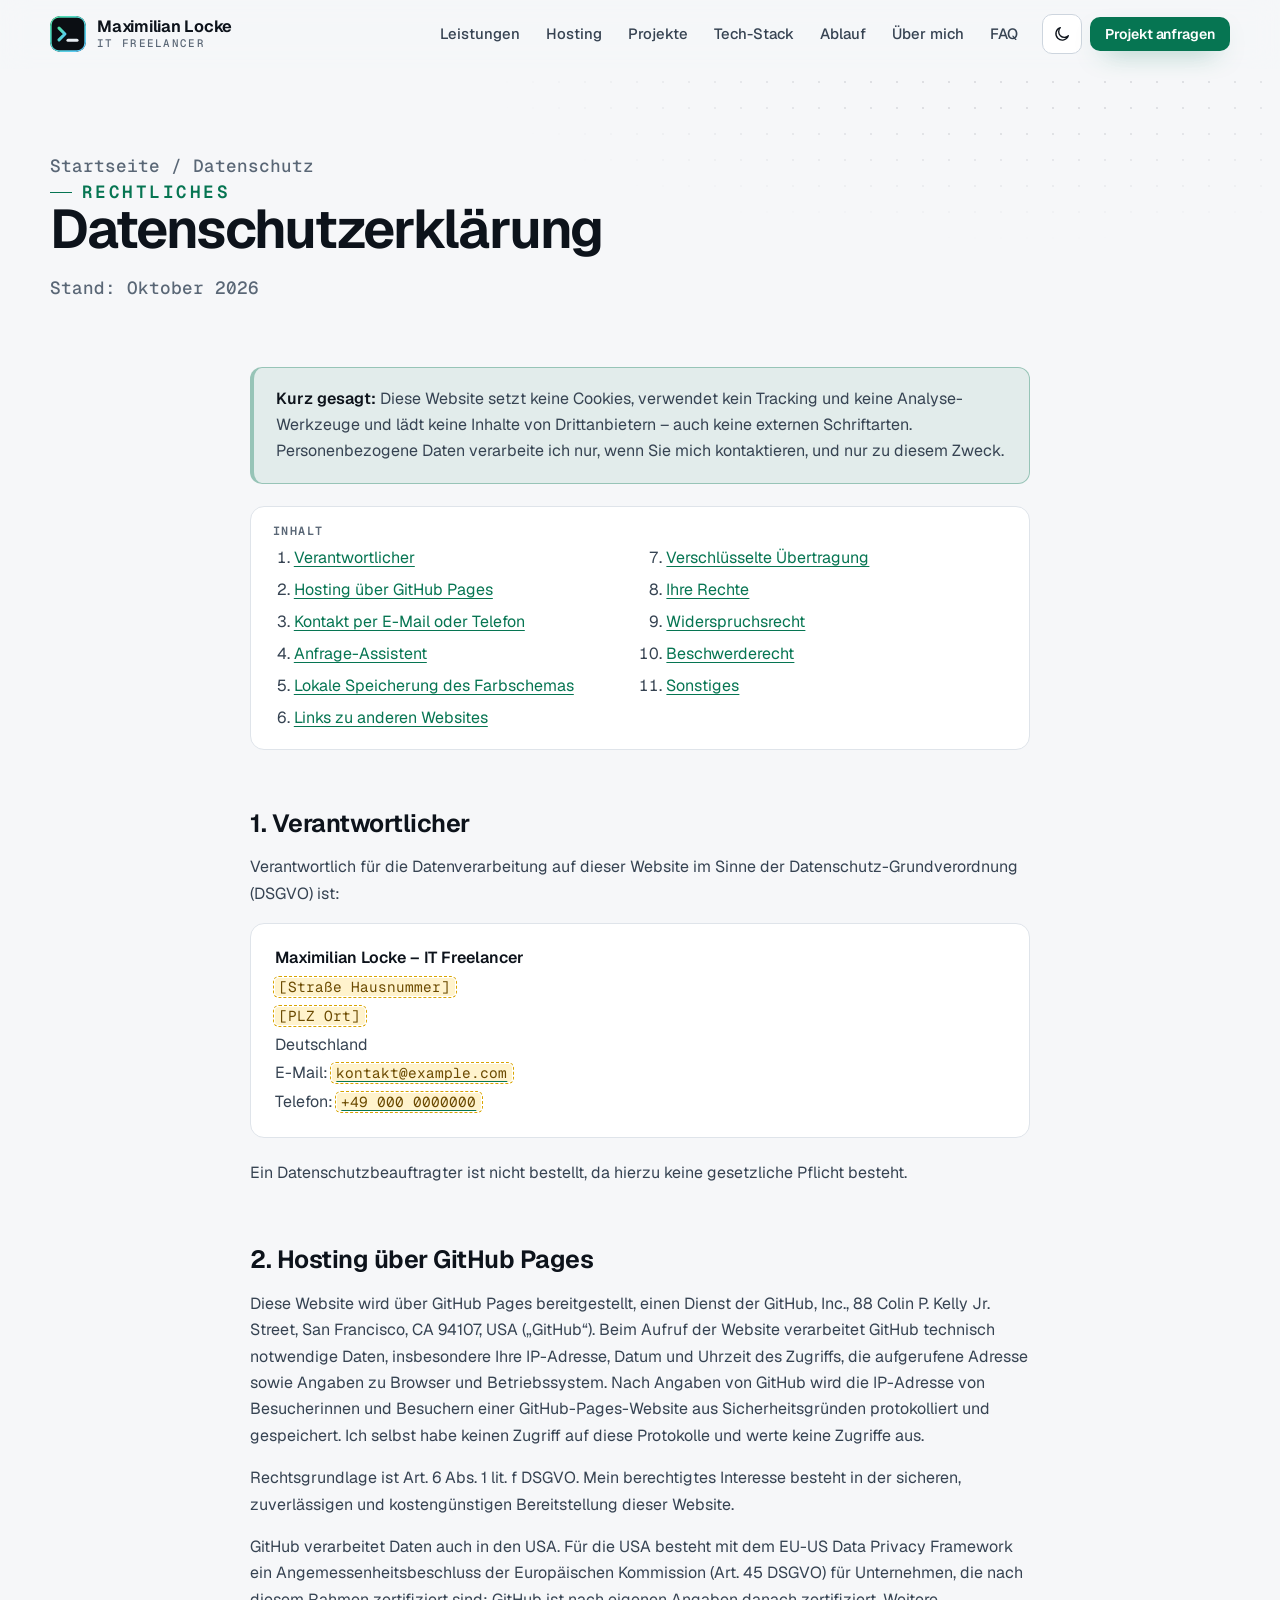
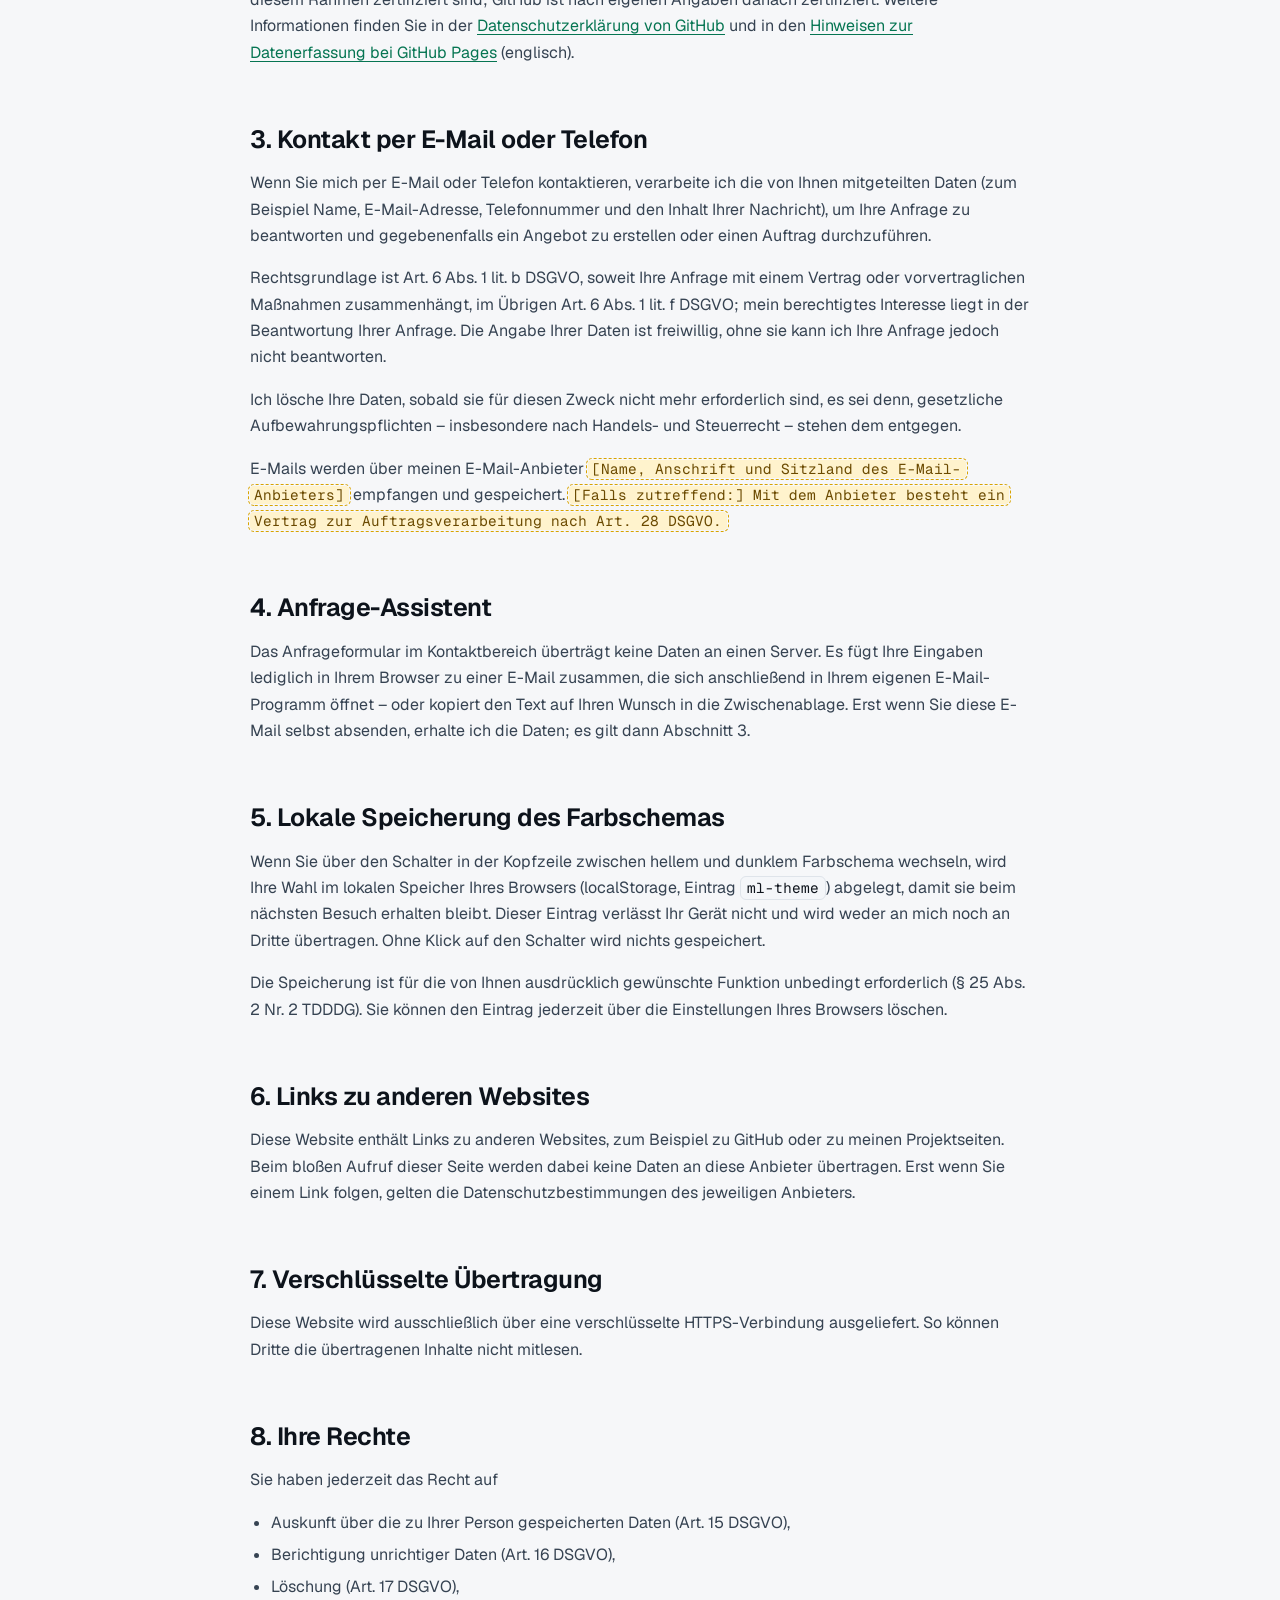
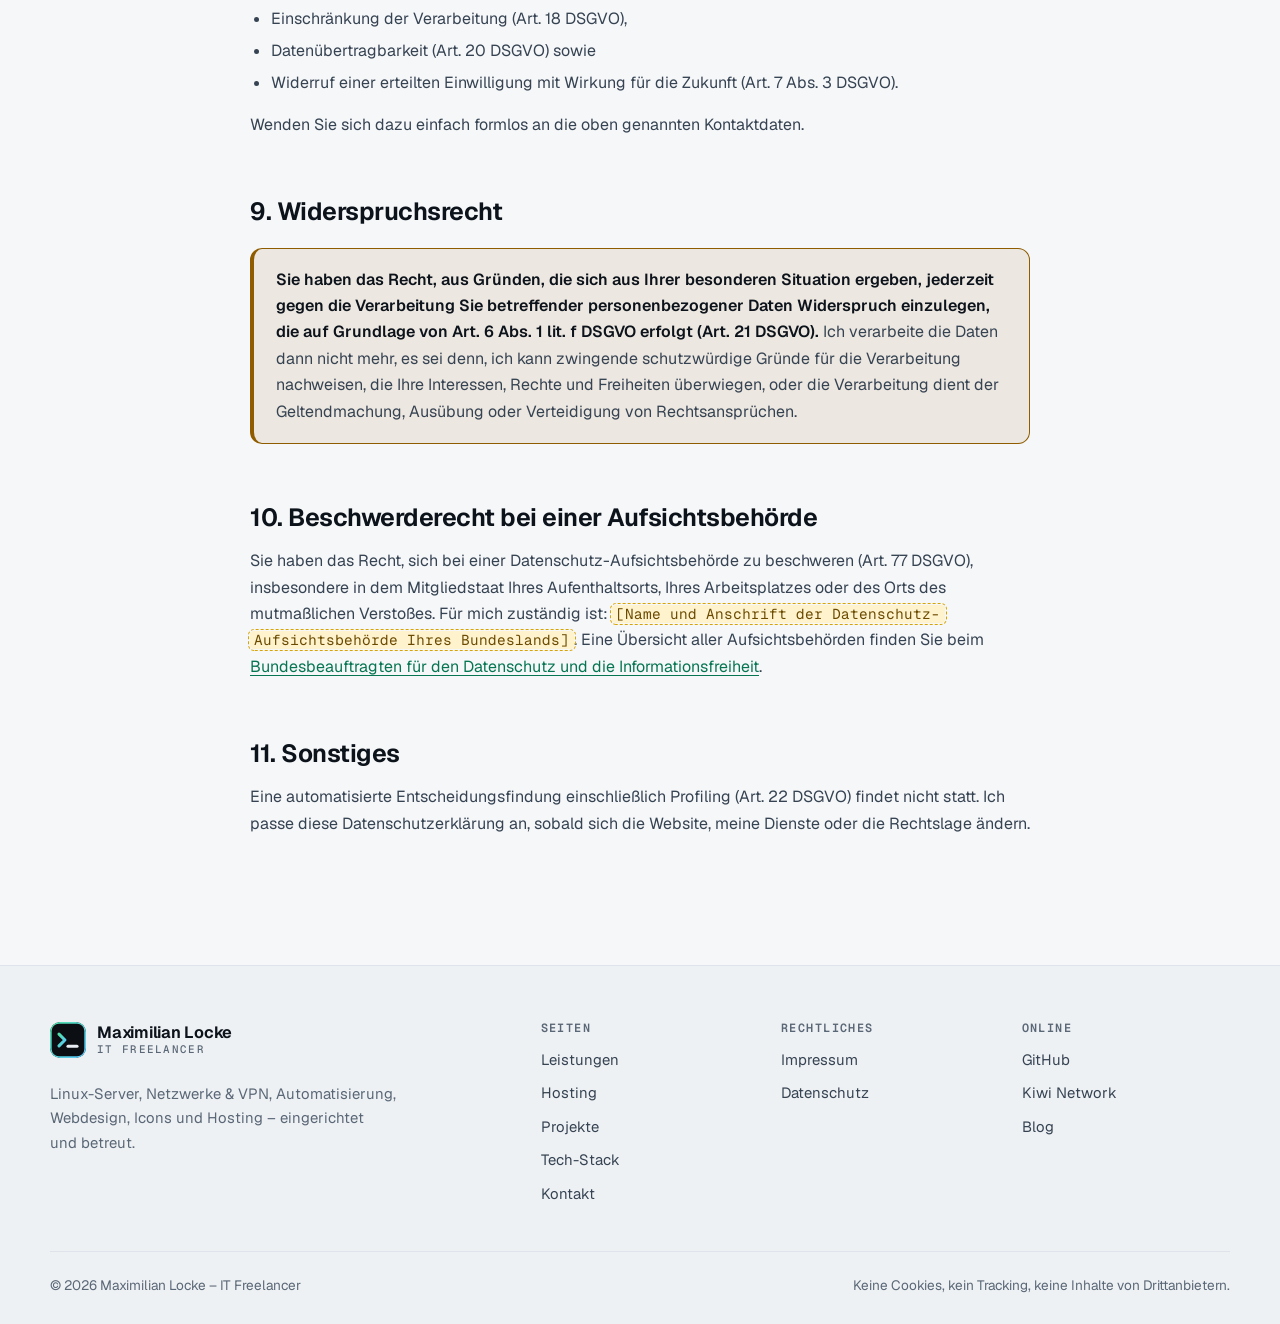
==== datenschutz.html @ a65e2482 "Website für Maximilian Locke – IT Freelancer Statische Portfolio-Website für GitHub Pages: deutsch, " ====
<!doctype html>
<html lang="de">
<head>
  <meta charset="utf-8">
  <meta name="viewport" content="width=device-width, initial-scale=1">
  <meta http-equiv="Content-Security-Policy" content="default-src 'self'; script-src 'self'; style-src 'self'; img-src 'self' data:; font-src 'self'; connect-src 'none'; object-src 'none'; base-uri 'self'; form-action 'self' mailto:">
  <title>Datenschutzerklärung – Maximilian Locke, IT Freelancer</title>
  <meta name="description" content="Datenschutzerklärung: keine Cookies, kein Tracking, keine Drittanbieter. Informationen zu Hosting über GitHub Pages, Kontaktaufnahme und Ihren Rechten.">
  <meta name="robots" content="noindex, follow">
  <link rel="canonical" href="https://derlocke-ng.github.io/freelancing/datenschutz.html">
  <meta name="theme-color" content="#0b0e13" media="(prefers-color-scheme: dark)">
  <meta name="theme-color" content="#f6f7f9" media="(prefers-color-scheme: light)">
  <link rel="icon" href="assets/img/favicon.svg" type="image/svg+xml">
  <link rel="apple-touch-icon" href="assets/img/apple-touch-icon.png">
  <link rel="preload" href="assets/fonts/geist-latin.woff2" as="font" type="font/woff2" crossorigin>
  <link rel="stylesheet" href="assets/css/style.css">
  <script src="assets/js/theme.js"></script>
  <script src="assets/js/main.js" defer></script>
</head>
<body>
  <a class="skip-link" href="#main">Zum Inhalt springen</a>

  <header class="site-header">
    <div class="container header-inner">
      <a class="brand" href="./" aria-label="Maximilian Locke – IT Freelancer, zur Startseite">
        <img class="brand-mark" src="assets/img/logo.svg" alt="" width="36" height="36">
        <span class="brand-text">
          <span class="brand-name">Maximilian Locke</span>
          <span class="brand-sub">IT Freelancer</span>
        </span>
      </a>

      <nav class="site-nav" id="site-nav" aria-label="Hauptnavigation">
        <ul>
          <li><a href="./#leistungen">Leistungen</a></li>
          <li><a href="./#hosting">Hosting</a></li>
          <li><a href="projekte.html">Projekte</a></li>
          <li><a href="./#stack">Tech-Stack</a></li>
          <li><a href="./#ablauf">Ablauf</a></li>
          <li><a href="./#ueber-mich">Über mich</a></li>
          <li><a href="./#faq">FAQ</a></li>
        </ul>
      </nav>

      <div class="header-actions">
        <button class="icon-btn js-theme" type="button" aria-label="Farbschema wechseln">
          <svg class="i-stroke theme-icon-sun" viewBox="0 0 24 24" aria-hidden="true"><circle cx="12" cy="12" r="4.2"/><path d="M12 2.5v2M12 19.5v2M4.6 4.6 6 6M18 18l1.4 1.4M2.5 12h2M19.5 12h2M4.6 19.4 6 18M18 6l1.4-1.4"/></svg>
          <svg class="i-stroke theme-icon-moon" viewBox="0 0 24 24" aria-hidden="true"><path d="M20.5 14.2A8.5 8.5 0 1 1 9.8 3.5a7 7 0 0 0 10.7 10.7Z"/></svg>
        </button>
        <a class="btn btn--primary btn--sm header-cta" href="./#kontakt">Projekt anfragen</a>
        <button class="icon-btn menu-btn js-menu" type="button" aria-expanded="false" aria-controls="site-nav" aria-label="Menü öffnen">
          <svg class="i-stroke i-menu" viewBox="0 0 24 24" aria-hidden="true"><path d="M4 7h16M4 12h16M4 17h16"/></svg>
          <svg class="i-stroke i-close" viewBox="0 0 24 24" aria-hidden="true"><path d="M6 6l12 12M18 6 6 18"/></svg>
        </button>
      </div>
    </div>
  </header>

  <main id="main">
    <section class="page-hero" aria-labelledby="page-title">
      <div class="container">
        <p class="breadcrumb"><a href="./">Startseite</a> / Datenschutz</p>
        <p class="eyebrow">Rechtliches</p>
        <h1 id="page-title">Datenschutzerklärung</h1>
        <p class="updated">Stand: Oktober 2026</p>
      </div>
    </section>

    <div class="legal">
      <div class="container prose">
        <div class="callout">
          <p><strong>Kurz gesagt:</strong> Diese Website setzt keine Cookies, verwendet kein Tracking und keine Analyse-Werkzeuge und lädt keine Inhalte von Drittanbietern – auch keine externen Schriftarten. Personenbezogene Daten verarbeite ich nur, wenn Sie mich kontaktieren, und nur zu diesem Zweck.</p>
        </div>

        <nav class="toc" aria-labelledby="toc-title">
          <p id="toc-title">Inhalt</p>
          <ol>
            <li><a href="#verantwortlicher">Verantwortlicher</a></li>
            <li><a href="#hosting">Hosting über GitHub Pages</a></li>
            <li><a href="#kontakt">Kontakt per E-Mail oder Telefon</a></li>
            <li><a href="#assistent">Anfrage-Assistent</a></li>
            <li><a href="#lokal">Lokale Speicherung des Farbschemas</a></li>
            <li><a href="#links">Links zu anderen Websites</a></li>
            <li><a href="#tls">Verschlüsselte Übertragung</a></li>
            <li><a href="#rechte">Ihre Rechte</a></li>
            <li><a href="#widerspruch">Widerspruchsrecht</a></li>
            <li><a href="#aufsicht">Beschwerderecht</a></li>
            <li><a href="#sonstiges">Sonstiges</a></li>
          </ol>
        </nav>

        <h2 id="verantwortlicher">1. Verantwortlicher</h2>
        <p>Verantwortlich für die Datenverarbeitung auf dieser Website im Sinne der Datenschutz-Grundverordnung (DSGVO) ist:</p>
        <div class="legal-card">
          <address>
            <strong>Maximilian Locke – IT Freelancer</strong><br>
            <span class="ph">[Straße Hausnummer]</span><br>
            <span class="ph">[PLZ Ort]</span><br>
            Deutschland<br>
            E-Mail: <a href="mailto:kontakt@example.com"><span class="ph">kontakt@example.com</span></a><br>
            Telefon: <a href="tel:+490000000000"><span class="ph">+49 000 0000000</span></a>
          </address>
        </div>
        <p>Ein Datenschutzbeauftragter ist nicht bestellt, da hierzu keine gesetzliche Pflicht besteht.</p>

        <h2 id="hosting">2. Hosting über GitHub Pages</h2>
        <p>Diese Website wird über GitHub Pages bereitgestellt, einen Dienst der GitHub, Inc., 88 Colin P. Kelly Jr. Street, San Francisco, CA 94107, USA („GitHub“). Beim Aufruf der Website verarbeitet GitHub technisch notwendige Daten, insbesondere Ihre IP-Adresse, Datum und Uhrzeit des Zugriffs, die aufgerufene Adresse sowie Angaben zu Browser und Betriebssystem. Nach Angaben von GitHub wird die IP-Adresse von Besucherinnen und Besuchern einer GitHub-Pages-Website aus Sicherheitsgründen protokolliert und gespeichert. Ich selbst habe keinen Zugriff auf diese Protokolle und werte keine Zugriffe aus.</p>
        <p>Rechtsgrundlage ist Art. 6 Abs. 1 lit. f DSGVO. Mein berechtigtes Interesse besteht in der sicheren, zuverlässigen und kostengünstigen Bereitstellung dieser Website.</p>
        <p>GitHub verarbeitet Daten auch in den USA. Für die USA besteht mit dem EU-US Data Privacy Framework ein Angemessenheitsbeschluss der Europäischen Kommission (Art. 45 DSGVO) für Unternehmen, die nach diesem Rahmen zertifiziert sind; GitHub ist nach eigenen Angaben danach zertifiziert. Weitere Informationen finden Sie in der <a href="https://docs.github.com/de/site-policy/privacy-policies/github-general-privacy-statement">Datenschutzerklärung von GitHub</a> und in den <a href="https://docs.github.com/en/pages/getting-started-with-github-pages/what-is-github-pages#data-collection">Hinweisen zur Datenerfassung bei GitHub Pages</a> (englisch).</p>

        <h2 id="kontakt">3. Kontakt per E-Mail oder Telefon</h2>
        <p>Wenn Sie mich per E-Mail oder Telefon kontaktieren, verarbeite ich die von Ihnen mitgeteilten Daten (zum Beispiel Name, E-Mail-Adresse, Telefonnummer und den Inhalt Ihrer Nachricht), um Ihre Anfrage zu beantworten und gegebenenfalls ein Angebot zu erstellen oder einen Auftrag durchzuführen.</p>
        <p>Rechtsgrundlage ist Art. 6 Abs. 1 lit. b DSGVO, soweit Ihre Anfrage mit einem Vertrag oder vorvertraglichen Maßnahmen zusammenhängt, im Übrigen Art. 6 Abs. 1 lit. f DSGVO; mein berechtigtes Interesse liegt in der Beantwortung Ihrer Anfrage. Die Angabe Ihrer Daten ist freiwillig, ohne sie kann ich Ihre Anfrage jedoch nicht beantworten.</p>
        <p>Ich lösche Ihre Daten, sobald sie für diesen Zweck nicht mehr erforderlich sind, es sei denn, gesetzliche Aufbewahrungspflichten – insbesondere nach Handels- und Steuerrecht – stehen dem entgegen.</p>
        <p>E-Mails werden über meinen E-Mail-Anbieter <span class="ph">[Name, Anschrift und Sitzland des E-Mail-Anbieters]</span> empfangen und gespeichert. <span class="ph">[Falls zutreffend:] Mit dem Anbieter besteht ein Vertrag zur Auftragsverarbeitung nach Art. 28 DSGVO.</span></p>

        <h2 id="assistent">4. Anfrage-Assistent</h2>
        <p>Das Anfrageformular im Kontaktbereich überträgt keine Daten an einen Server. Es fügt Ihre Eingaben lediglich in Ihrem Browser zu einer E-Mail zusammen, die sich anschließend in Ihrem eigenen E-Mail-Programm öffnet – oder kopiert den Text auf Ihren Wunsch in die Zwischenablage. Erst wenn Sie diese E-Mail selbst absenden, erhalte ich die Daten; es gilt dann Abschnitt 3.</p>

        <h2 id="lokal">5. Lokale Speicherung des Farbschemas</h2>
        <p>Wenn Sie über den Schalter in der Kopfzeile zwischen hellem und dunklem Farbschema wechseln, wird Ihre Wahl im lokalen Speicher Ihres Browsers (localStorage, Eintrag <code>ml-theme</code>) abgelegt, damit sie beim nächsten Besuch erhalten bleibt. Dieser Eintrag verlässt Ihr Gerät nicht und wird weder an mich noch an Dritte übertragen. Ohne Klick auf den Schalter wird nichts gespeichert.</p>
        <p>Die Speicherung ist für die von Ihnen ausdrücklich gewünschte Funktion unbedingt erforderlich (§ 25 Abs. 2 Nr. 2 TDDDG). Sie können den Eintrag jederzeit über die Einstellungen Ihres Browsers löschen.</p>

        <h2 id="links">6. Links zu anderen Websites</h2>
        <p>Diese Website enthält Links zu anderen Websites, zum Beispiel zu GitHub oder zu meinen Projektseiten. Beim bloßen Aufruf dieser Seite werden dabei keine Daten an diese Anbieter übertragen. Erst wenn Sie einem Link folgen, gelten die Datenschutzbestimmungen des jeweiligen Anbieters.</p>

        <h2 id="tls">7. Verschlüsselte Übertragung</h2>
        <p>Diese Website wird ausschließlich über eine verschlüsselte HTTPS-Verbindung ausgeliefert. So können Dritte die übertragenen Inhalte nicht mitlesen.</p>

        <h2 id="rechte">8. Ihre Rechte</h2>
        <p>Sie haben jederzeit das Recht auf</p>
        <ul>
          <li>Auskunft über die zu Ihrer Person gespeicherten Daten (Art. 15 DSGVO),</li>
          <li>Berichtigung unrichtiger Daten (Art. 16 DSGVO),</li>
          <li>Löschung (Art. 17 DSGVO),</li>
          <li>Einschränkung der Verarbeitung (Art. 18 DSGVO),</li>
          <li>Datenübertragbarkeit (Art. 20 DSGVO) sowie</li>
          <li>Widerruf einer erteilten Einwilligung mit Wirkung für die Zukunft (Art. 7 Abs. 3 DSGVO).</li>
        </ul>
        <p>Wenden Sie sich dazu einfach formlos an die oben genannten Kontaktdaten.</p>

        <h2 id="widerspruch">9. Widerspruchsrecht</h2>
        <div class="callout callout--amber">
          <p><strong>Sie haben das Recht, aus Gründen, die sich aus Ihrer besonderen Situation ergeben, jederzeit gegen die Verarbeitung Sie betreffender personenbezogener Daten Widerspruch einzulegen, die auf Grundlage von Art. 6 Abs. 1 lit. f DSGVO erfolgt (Art. 21 DSGVO).</strong> Ich verarbeite die Daten dann nicht mehr, es sei denn, ich kann zwingende schutzwürdige Gründe für die Verarbeitung nachweisen, die Ihre Interessen, Rechte und Freiheiten überwiegen, oder die Verarbeitung dient der Geltendmachung, Ausübung oder Verteidigung von Rechtsansprüchen.</p>
        </div>

        <h2 id="aufsicht">10. Beschwerderecht bei einer Aufsichtsbehörde</h2>
        <p>Sie haben das Recht, sich bei einer Datenschutz-Aufsichtsbehörde zu beschweren (Art. 77 DSGVO), insbesondere in dem Mitgliedstaat Ihres Aufenthaltsorts, Ihres Arbeitsplatzes oder des Orts des mutmaßlichen Verstoßes. Für mich zuständig ist: <span class="ph">[Name und Anschrift der Datenschutz-Aufsichtsbehörde Ihres Bundeslands]</span>. Eine Übersicht aller Aufsichtsbehörden finden Sie beim <a href="https://www.bfdi.bund.de/DE/Service/Anschriften/Laender/Laender-node.html">Bundesbeauftragten für den Datenschutz und die Informationsfreiheit</a>.</p>

        <h2 id="sonstiges">11. Sonstiges</h2>
        <p>Eine automatisierte Entscheidungsfindung einschließlich Profiling (Art. 22 DSGVO) findet nicht statt. Ich passe diese Datenschutzerklärung an, sobald sich die Website, meine Dienste oder die Rechtslage ändern.</p>
      </div>
    </div>
  </main>

  <footer class="site-footer">
    <div class="container footer-grid">
      <div class="footer-brand">
        <a class="brand" href="./" aria-label="Maximilian Locke – IT Freelancer, zur Startseite">
          <img class="brand-mark" src="assets/img/logo.svg" alt="" width="36" height="36">
          <span class="brand-text"><span class="brand-name">Maximilian Locke</span><span class="brand-sub">IT Freelancer</span></span>
        </a>
        <p>Linux-Server, Netzwerke &amp; VPN, Automatisierung, Webdesign, Icons und Hosting – eingerichtet und betreut.</p>
      </div>
      <nav aria-labelledby="f-nav-seiten">
        <h2 class="footer-title" id="f-nav-seiten">Seiten</h2>
        <ul class="footer-links">
          <li><a href="./#leistungen">Leistungen</a></li>
          <li><a href="./#hosting">Hosting</a></li>
          <li><a href="projekte.html">Projekte</a></li>
          <li><a href="./#stack">Tech-Stack</a></li>
          <li><a href="./#kontakt">Kontakt</a></li>
        </ul>
      </nav>
      <nav aria-labelledby="f-nav-recht">
        <h2 class="footer-title" id="f-nav-recht">Rechtliches</h2>
        <ul class="footer-links">
          <li><a href="impressum.html">Impressum</a></li>
          <li><a href="datenschutz.html" aria-current="page">Datenschutz</a></li>
        </ul>
      </nav>
      <nav aria-labelledby="f-nav-online">
        <h2 class="footer-title" id="f-nav-online">Online</h2>
        <ul class="footer-links">
          <li><a href="https://github.com/derlocke-ng">GitHub</a></li>
          <li><a href="https://kiwi-network.eu">Kiwi Network</a></li>
          <li><a href="https://derlocke.net">Blog</a></li>
        </ul>
      </nav>
    </div>
    <div class="container footer-bottom">
      <p>© <span class="js-year">2026</span> Maximilian Locke – IT Freelancer</p>
      <p>Keine Cookies, kein Tracking, keine Inhalte von Drittanbietern.</p>
    </div>
  </footer>
</body>
</html>
---- assets/css/style.css ----
/* ==========================================================================
   Maximilian Locke – IT Freelancer
   Ein Stylesheet für alle Seiten. Kein Build-Schritt, keine Drittanbieter.
   ========================================================================== */

/* --- Schriften (lokal eingebunden, SIL Open Font License 1.1, siehe assets/fonts/) --- */
@font-face {
  font-family: "Geist";
  font-style: normal;
  font-weight: 100 900;
  font-display: swap;
  src: url("../fonts/geist-latin.woff2") format("woff2");
  unicode-range: U+0000-00FF, U+0131, U+0152-0153, U+02BB-02BC, U+02C6, U+02DA, U+02DC, U+0304, U+0308, U+0329, U+2000-206F, U+20AC, U+2122, U+2191, U+2193, U+2212, U+2215, U+FEFF, U+FFFD;
}
@font-face {
  font-family: "Geist";
  font-style: normal;
  font-weight: 100 900;
  font-display: swap;
  src: url("../fonts/geist-latin-ext.woff2") format("woff2");
  unicode-range: U+0100-02BA, U+02BD-02C5, U+02C7-02CC, U+02CE-02D7, U+02DD-02FF, U+0304, U+0308, U+0329, U+1D00-1DBF, U+1E00-1E9F, U+1EF2-1EFF, U+2020, U+20A0-20AB, U+20AD-20C0, U+2113, U+2C60-2C7F, U+A720-A7FF;
}
@font-face {
  font-family: "Geist Mono";
  font-style: normal;
  font-weight: 100 900;
  font-display: swap;
  src: url("../fonts/geist-mono-latin.woff2") format("woff2");
  unicode-range: U+0000-00FF, U+0131, U+0152-0153, U+02BB-02BC, U+02C6, U+02DA, U+02DC, U+0304, U+0308, U+0329, U+2000-206F, U+20AC, U+2122, U+2191, U+2193, U+2212, U+2215, U+FEFF, U+FFFD;
}

/* --- Design-Tokens: dunkel als Standard, hell per Systemeinstellung oder Schalter --- */
:root {
  --font-sans: "Geist", ui-sans-serif, system-ui, -apple-system, "Segoe UI", Roboto, "Helvetica Neue", Arial, sans-serif;
  --font-mono: "Geist Mono", ui-monospace, "SFMono-Regular", "JetBrains Mono", "Cascadia Code", Menlo, Consolas, "Liberation Mono", monospace;

  --radius-sm: 8px;
  --radius: 14px;
  --radius-lg: 20px;
  --container: 1180px;
  --gutter: clamp(16px, 4vw, 32px);
  --section-y: clamp(64px, 9vw, 112px);
  --header-h: 68px;
  --ease: cubic-bezier(.2, .7, .2, 1);

  color-scheme: dark;
  --bg: #0b0e13;
  --bg-2: #0e1218;
  --surface: #12171f;
  --surface-2: #171d27;
  --surface-3: #1d2531;
  --line: #222b37;
  --line-2: #2c3746;
  --text: #e8edf3;
  --text-2: #b4bfcc;
  --muted: #8e9bab;
  --accent: #4fe0a6;
  --accent-2: #5cc8ff;
  --accent-strong: #7cf0c0;
  --accent-ink: #04291b;
  --accent-soft: rgba(79, 224, 166, .1);
  --accent-line: rgba(79, 224, 166, .38);
  --amber: #f5c451;
  --amber-soft: rgba(245, 196, 81, .12);
  --shadow: 0 1px 0 rgba(255, 255, 255, .035) inset, 0 18px 40px -26px rgba(0, 0, 0, .7);
  --shadow-lg: 0 30px 80px -30px rgba(0, 0, 0, .8);
  --header-bg: rgba(11, 14, 19, .74);
  --grid-dot: rgba(148, 163, 184, .14);
  --glow: rgba(79, 224, 166, .16);
  --glow-2: rgba(92, 200, 255, .1);
  --ph-bg: rgba(245, 196, 81, .13);
  --ph-line: rgba(245, 196, 81, .6);
  --ph-text: #f5d58a;
}

@media (prefers-color-scheme: light) {
  :root:not([data-theme="dark"]) {
    color-scheme: light;
    --bg: #f6f7f9;
    --bg-2: #eef1f4;
    --surface: #ffffff;
    --surface-2: #f4f6f9;
    --surface-3: #e9edf2;
    --line: #dfe4ea;
    --line-2: #cdd5de;
    --text: #0d131b;
    --text-2: #364352;
    --muted: #5a6776;
    --accent: #067552;
    --accent-2: #0b6fb0;
    --accent-strong: #045c40;
    --accent-ink: #ffffff;
    --accent-soft: rgba(6, 117, 82, .08);
    --accent-line: rgba(6, 117, 82, .34);
    --amber: #8f5d00;
    --amber-soft: rgba(143, 93, 0, .1);
    --shadow: 0 1px 2px rgba(15, 23, 42, .05), 0 12px 32px -18px rgba(15, 23, 42, .2);
    --shadow-lg: 0 30px 60px -28px rgba(15, 23, 42, .38);
    --header-bg: rgba(246, 247, 249, .8);
    --grid-dot: rgba(15, 23, 42, .1);
    --glow: rgba(6, 117, 82, .1);
    --glow-2: rgba(11, 111, 176, .08);
    --ph-bg: #fff3cd;
    --ph-line: #d9a400;
    --ph-text: #6b4a00;
  }
}

:root[data-theme="light"] {
  color-scheme: light;
  --bg: #f6f7f9;
  --bg-2: #eef1f4;
  --surface: #ffffff;
  --surface-2: #f4f6f9;
  --surface-3: #e9edf2;
  --line: #dfe4ea;
  --line-2: #cdd5de;
  --text: #0d131b;
  --text-2: #364352;
  --muted: #5a6776;
  --accent: #067552;
  --accent-2: #0b6fb0;
  --accent-strong: #045c40;
  --accent-ink: #ffffff;
  --accent-soft: rgba(6, 117, 82, .08);
  --accent-line: rgba(6, 117, 82, .34);
  --amber: #8f5d00;
  --amber-soft: rgba(143, 93, 0, .1);
  --shadow: 0 1px 2px rgba(15, 23, 42, .05), 0 12px 32px -18px rgba(15, 23, 42, .2);
  --shadow-lg: 0 30px 60px -28px rgba(15, 23, 42, .38);
  --header-bg: rgba(246, 247, 249, .8);
  --grid-dot: rgba(15, 23, 42, .1);
  --glow: rgba(6, 117, 82, .1);
  --glow-2: rgba(11, 111, 176, .08);
  --ph-bg: #fff3cd;
  --ph-line: #d9a400;
  --ph-text: #6b4a00;
}

/* --- Grundlagen --- */
*, *::before, *::after { box-sizing: border-box; }
[hidden] { display: none !important; }

html {
  -webkit-text-size-adjust: 100%;
  text-size-adjust: 100%;
  scroll-behavior: smooth;
  scroll-padding-top: calc(var(--header-h) + 16px);
}

body {
  margin: 0;
  min-height: 100vh;
  background: var(--bg);
  color: var(--text-2);
  font: 400 1rem/1.65 var(--font-sans);
  -webkit-font-smoothing: antialiased;
  -moz-osx-font-smoothing: grayscale;
  text-rendering: optimizeLegibility;
  overflow-x: clip;
}

img, svg { display: block; max-width: 100%; }
img { height: auto; }

h1, h2, h3, h4 {
  color: var(--text);
  font-weight: 650;
  line-height: 1.15;
  letter-spacing: -.02em;
  text-wrap: balance;
}
h1 { font-size: clamp(2.35rem, 5.4vw, 4.2rem); letter-spacing: -.035em; line-height: 1.04; }
h2 { font-size: clamp(1.85rem, 3.6vw, 2.8rem); letter-spacing: -.03em; line-height: 1.1; }
h3 { font-size: 1.18rem; }
p { text-wrap: pretty; }

a { color: var(--accent); text-decoration-thickness: 1px; text-underline-offset: 3px; }
a:hover { color: var(--accent-strong); }

strong { color: var(--text); font-weight: 600; }

code, kbd, samp { font-family: var(--font-mono); font-size: .9em; }
:not(pre) > code {
  padding: .12em .4em;
  border-radius: 6px;
  background: var(--surface-2);
  border: 1px solid var(--line);
  color: var(--text);
}

::selection { background: var(--accent); color: var(--accent-ink); }

:focus-visible {
  outline: 2px solid var(--accent);
  outline-offset: 3px;
  border-radius: 6px;
}

.visually-hidden {
  position: absolute !important;
  width: 1px; height: 1px;
  padding: 0; margin: -1px;
  overflow: hidden; clip: rect(0 0 0 0);
  white-space: nowrap; border: 0;
}

.container {
  width: min(100% - 2 * var(--gutter), var(--container));
  margin-inline: auto;
}

.skip-link {
  position: absolute;
  left: 12px;
  top: -60px;
  z-index: 100;
  padding: 10px 16px;
  border-radius: 10px;
  background: var(--accent);
  color: var(--accent-ink);
  font-weight: 600;
  text-decoration: none;
  transition: top .15s var(--ease);
}
.skip-link:focus { top: 12px; color: var(--accent-ink); }

/* Icons in Fließtext und Kacheln */
.i { width: 1.25em; height: 1.25em; flex: none; }
.i-stroke { fill: none; stroke: currentColor; stroke-width: 1.8; stroke-linecap: round; stroke-linejoin: round; }

/* --- Platzhalter: deutlich sichtbar, bis echte Daten eingetragen sind --- */
.ph {
  padding: 0 .3em;
  border-radius: 4px;
  background: var(--ph-bg);
  outline: 1px dashed var(--ph-line);
  outline-offset: 1px;
  color: var(--ph-text);
  font-family: var(--font-mono);
  font-size: .9em;
  -webkit-box-decoration-break: clone;
  box-decoration-break: clone;
}

/* --- Kopfzeile --- */
.site-header {
  position: sticky;
  top: 0;
  z-index: 50;
  background: var(--header-bg);
  -webkit-backdrop-filter: saturate(150%) blur(14px);
  backdrop-filter: saturate(150%) blur(14px);
  border-bottom: 1px solid transparent;
  transition: border-color .2s var(--ease), background-color .2s var(--ease);
}
.site-header.is-scrolled,
.site-header.is-open { border-bottom-color: var(--line); }

.header-inner {
  display: flex;
  align-items: center;
  gap: 12px;
  min-height: var(--header-h);
}

.brand {
  display: inline-flex;
  align-items: center;
  gap: 11px;
  margin-right: auto;
  color: var(--text);
  text-decoration: none;
  border-radius: 12px;
}
.brand:hover { color: var(--text); }
.brand-mark { width: 36px; height: 36px; border-radius: 10px; flex: none; }
.brand-text { display: flex; flex-direction: column; line-height: 1.15; }
.brand-name { font-weight: 650; letter-spacing: -.015em; font-size: 1.02rem; white-space: nowrap; }
.brand-sub {
  color: var(--muted);
  font: 500 .68rem/1.3 var(--font-mono);
  letter-spacing: .12em;
  text-transform: uppercase;
  white-space: nowrap;
}

.site-nav ul {
  display: flex;
  gap: 2px;
  margin: 0;
  padding: 0;
  list-style: none;
}
.site-nav a {
  display: block;
  padding: 8px 12px;
  border-radius: 9px;
  color: var(--text-2);
  font-size: .93rem;
  font-weight: 500;
  text-decoration: none;
  transition: color .15s, background-color .15s;
}
.site-nav a:hover,
.site-nav a.is-active,
.site-nav a[aria-current="page"] {
  color: var(--text);
  background: var(--surface-2);
}

.header-actions { display: flex; align-items: center; gap: 8px; }

.icon-btn {
  display: inline-grid;
  place-items: center;
  width: 40px;
  height: 40px;
  padding: 0;
  border: 1px solid var(--line-2);
  border-radius: 10px;
  background: var(--surface);
  color: var(--text);
  cursor: pointer;
  transition: border-color .15s, background-color .15s;
}
.icon-btn:hover { border-color: var(--accent-line); background: var(--surface-2); }
.icon-btn svg { width: 18px; height: 18px; }

/* Sonne im dunklen, Mond im hellen Schema */
.theme-icon-moon { display: none; }
@media (prefers-color-scheme: light) {
  :root:not([data-theme="dark"]) .theme-icon-sun { display: none; }
  :root:not([data-theme="dark"]) .theme-icon-moon { display: block; }
}
:root[data-theme="light"] .theme-icon-sun { display: none; }
:root[data-theme="light"] .theme-icon-moon { display: block; }

.menu-btn { display: none; }
.menu-btn .i-close { display: none; }
.site-header.is-open .menu-btn .i-close { display: block; }
.site-header.is-open .menu-btn .i-menu { display: none; }

@media (max-width: 1040px) {
  .js .menu-btn { display: inline-grid; }
  .js .site-nav {
    display: none;
    position: absolute;
    top: 100%;
    left: 0;
    right: 0;
    padding: 8px var(--gutter) 20px;
    background: var(--bg);
    border-bottom: 1px solid var(--line);
    box-shadow: var(--shadow-lg);
  }
  .js .site-header.is-open .site-nav { display: block; }
  .js .site-nav ul { flex-direction: column; gap: 2px; }
  .js .site-nav a { padding: 12px 14px; font-size: 1rem; }

  /* Ohne JavaScript: Navigation als umbrechende Zeile unter dem Logo */
  html:not(.js) .header-inner { flex-wrap: wrap; padding-block: 10px; }
  html:not(.js) .site-nav { order: 3; width: 100%; }
  html:not(.js) .site-nav ul { flex-wrap: wrap; }
}
@media (max-width: 600px) {
  .header-actions .header-cta { display: none; }
}
@media (max-width: 380px) {
  .brand-sub { display: none; }
}

/* --- Buttons --- */
.btn {
  display: inline-flex;
  align-items: center;
  justify-content: center;
  gap: 9px;
  padding: 10px 18px;
  border: 1px solid transparent;
  border-radius: 11px;
  font: 600 .95rem/1.2 var(--font-sans);
  letter-spacing: -.005em;
  text-decoration: none;
  white-space: nowrap;
  cursor: pointer;
  transition: transform .15s var(--ease), background-color .15s, border-color .15s, color .15s, box-shadow .15s;
}
.btn svg { width: 18px; height: 18px; }
.btn--primary {
  background: var(--accent);
  color: var(--accent-ink);
  box-shadow: 0 10px 28px -14px var(--accent);
}
.btn--primary:hover { background: var(--accent-strong); color: var(--accent-ink); transform: translateY(-1px); }
.btn--ghost {
  background: var(--surface);
  border-color: var(--line-2);
  color: var(--text);
}
.btn--ghost:hover { border-color: var(--accent-line); background: var(--surface-2); color: var(--text); transform: translateY(-1px); }
.btn--lg { padding: 14px 22px; border-radius: 13px; font-size: 1rem; }
.btn--sm { padding: 8px 14px; font-size: .88rem; border-radius: 10px; }
@media (max-width: 420px) {
  .btn { white-space: normal; text-align: center; }
  .cta-row .btn { flex: 1 1 100%; }
}

.link-arrow {
  display: inline-flex;
  align-items: center;
  gap: 6px;
  font-weight: 600;
  text-decoration: none;
}
.link-arrow svg { width: 16px; height: 16px; transition: transform .15s var(--ease); }
.link-arrow:hover svg { transform: translateX(3px); }

/* --- Hero --- */
.hero {
  position: relative;
  isolation: isolate;
  overflow: clip;
  padding: clamp(44px, 7vw, 92px) 0 clamp(56px, 8vw, 100px);
}
.hero::before {
  content: "";
  position: absolute;
  inset: 0;
  z-index: -2;
  background-image: radial-gradient(var(--grid-dot) 1px, transparent 1.4px);
  background-size: 26px 26px;
  -webkit-mask-image: radial-gradient(ellipse 75% 65% at 65% 35%, #000 25%, transparent 75%);
  mask-image: radial-gradient(ellipse 75% 65% at 65% 35%, #000 25%, transparent 75%);
}
.hero::after {
  content: "";
  position: absolute;
  z-index: -1;
  top: -300px;
  right: -220px;
  width: 820px;
  height: 820px;
  background:
    radial-gradient(circle closest-side at 45% 45%, var(--glow), transparent),
    radial-gradient(circle closest-side at 68% 62%, var(--glow-2), transparent);
  pointer-events: none;
}
.hero-grid {
  display: grid;
  gap: clamp(40px, 6vw, 64px);
  align-items: center;
}
@media (min-width: 1040px) {
  .hero-grid { grid-template-columns: minmax(0, 1.05fr) minmax(0, .95fr); }
}
.hero-copy { min-width: 0; }

.status-pill {
  display: inline-flex;
  align-items: center;
  gap: 10px;
  margin: 0 0 24px;
  padding: 7px 14px 7px 12px;
  border: 1px solid var(--line-2);
  border-radius: 999px;
  background: var(--surface);
  color: var(--text-2);
  font: 500 .8rem/1 var(--font-mono);
  letter-spacing: .02em;
}
.pulse {
  position: relative;
  width: 8px;
  height: 8px;
  border-radius: 50%;
  background: var(--accent);
}
.pulse::after {
  content: "";
  position: absolute;
  inset: -4px;
  border-radius: 50%;
  border: 2px solid var(--accent);
  opacity: 0;
  animation: pulse 2.4s var(--ease) infinite;
}
@keyframes pulse {
  0% { transform: scale(.5); opacity: .8; }
  80%, 100% { transform: scale(1.6); opacity: 0; }
}

.hero h1 { margin: 0 0 24px; }
.grad {
  background: linear-gradient(100deg, var(--accent) 5%, var(--accent-2) 95%);
  -webkit-background-clip: text;
  background-clip: text;
  color: transparent;
}
.lede {
  max-width: 60ch;
  margin: 0 0 32px;
  color: var(--text-2);
  font-size: clamp(1.05rem, 1.35vw, 1.2rem);
  line-height: 1.65;
}
.cta-row { display: flex; flex-wrap: wrap; gap: 12px; margin-bottom: 32px; }

.checks {
  display: flex;
  flex-wrap: wrap;
  gap: 10px 22px;
  margin: 0;
  padding: 0;
  list-style: none;
  color: var(--muted);
  font-size: .93rem;
}
.checks li { display: inline-flex; align-items: center; gap: 8px; }
.checks li::before,
.checklist li::before {
  content: "";
  width: 18px;
  height: 18px;
  flex: none;
  background: var(--accent);
  -webkit-mask: url("data:image/svg+xml,%3Csvg xmlns='http://www.w3.org/2000/svg' viewBox='0 0 24 24' fill='none' stroke='black' stroke-width='2.6' stroke-linecap='round' stroke-linejoin='round'%3E%3Cpath d='M20 6 9 17l-5-5'/%3E%3C/svg%3E") center / 15px no-repeat;
  mask: url("data:image/svg+xml,%3Csvg xmlns='http://www.w3.org/2000/svg' viewBox='0 0 24 24' fill='none' stroke='black' stroke-width='2.6' stroke-linecap='round' stroke-linejoin='round'%3E%3Cpath d='M20 6 9 17l-5-5'/%3E%3C/svg%3E") center / 15px no-repeat;
}

/* Terminal (in beiden Farbschemata dunkel) */
.hero-visual { position: relative; min-width: 0; margin-block: 18px 22px; }
.terminal {
  position: relative;
  overflow: hidden;
  border: 1px solid #263040;
  border-radius: 16px;
  background: #090c11;
  box-shadow: var(--shadow-lg), 0 0 0 1px rgba(255, 255, 255, .02) inset;
  color: #cdd6e1;
}
.terminal-bar {
  display: flex;
  align-items: center;
  gap: 7px;
  padding: 12px 14px;
  border-bottom: 1px solid #1c2430;
  background: #0f141b;
}
.terminal-bar .dot { width: 11px; height: 11px; border-radius: 50%; background: #2b3543; }
.terminal-bar .dot:nth-child(1) { background: #ff5f57; }
.terminal-bar .dot:nth-child(2) { background: #febc2e; }
.terminal-bar .dot:nth-child(3) { background: #28c840; }
.terminal-title {
  margin-left: 8px;
  color: #8e9bab;
  font: 500 .76rem/1 var(--font-mono);
  white-space: nowrap;
  overflow: hidden;
  text-overflow: ellipsis;
}
.terminal-body {
  min-height: 352px;
  padding: 18px 20px 22px;
  font: 400 .82rem/1.75 var(--font-mono);
}
.t-line { white-space: pre-wrap; overflow-wrap: anywhere; }
.t-prompt { color: #4fe0a6; }
.t-cmd { color: #f1f5f9; }
.t-out { color: #8e9bab; }
.t-ok { color: #4fe0a6; }
.t-hi { color: #5cc8ff; }
.t-cursor,
.is-typing .t-cmd::after {
  content: "";
  display: inline-block;
  width: .58em;
  height: 1.15em;
  margin-left: 1px;
  vertical-align: text-bottom;
  background: #4fe0a6;
  animation: blink 1.1s steps(1) infinite;
}
@keyframes blink { 50% { opacity: 0; } }

.float-card {
  position: absolute;
  z-index: 2;
  display: flex;
  align-items: center;
  gap: 10px;
  padding: 10px 14px;
  border: 1px solid var(--line-2);
  border-radius: 12px;
  background: var(--surface);
  box-shadow: var(--shadow-lg);
  color: var(--text);
  font-size: .82rem;
  font-weight: 500;
  white-space: nowrap;
  animation: float 6s ease-in-out infinite;
}
.float-card small { display: block; color: var(--muted); font-size: .72rem; font-weight: 400; }
.float-card .icon-tile { width: 32px; height: 32px; border-radius: 9px; }
.float-card .icon-tile svg { width: 17px; height: 17px; }
/* Liegen nur auf Rand und Polsterung des Terminals, nie auf Text */
.float-card--a { left: -28px; bottom: -34px; }
.float-card--b { right: -20px; top: -30px; animation-delay: -3s; }
@keyframes float {
  0%, 100% { transform: translateY(0); }
  50% { transform: translateY(-5px); }
}
@media (max-width: 1240px) {
  .float-card--a { left: 12px; }
  .float-card--b { right: 12px; }
}
@media (max-width: 520px) {
  .float-card { display: none; }
}

/* --- Zahlenleiste --- */
.stats {
  border-block: 1px solid var(--line);
  background: var(--bg-2);
}
.stats-grid {
  display: grid;
  grid-template-columns: repeat(2, minmax(0, 1fr));
  gap: 1px;
  background: var(--line);
  border-inline: 1px solid var(--line);
}
@media (min-width: 900px) {
  .stats-grid { grid-template-columns: repeat(4, minmax(0, 1fr)); }
}
.stat { padding: 26px clamp(16px, 2.4vw, 28px); background: var(--bg-2); }
.stat-num {
  display: block;
  margin-bottom: 6px;
  color: var(--text);
  font: 650 clamp(1.55rem, 2.8vw, 2.15rem)/1.1 var(--font-sans);
  letter-spacing: -.03em;
}
.stat-label { display: block; color: var(--muted); font-size: .88rem; line-height: 1.45; }

/* --- Abschnitte --- */
.section { position: relative; padding-block: var(--section-y); }
.section--alt {
  background: var(--bg-2);
  border-block: 1px solid var(--line);
}
.section--flush { padding-top: 8px; }
.section-head { max-width: 780px; margin-bottom: clamp(36px, 5vw, 56px); }
.section-head--center { margin-inline: auto; text-align: center; }
.section-head h2 { margin: 0 0 16px; }
.section-head p { margin: 0; font-size: 1.08rem; }

.eyebrow {
  display: inline-flex;
  align-items: center;
  gap: 10px;
  margin: 0 0 16px;
  color: var(--accent);
  font: 600 .76rem/1 var(--font-mono);
  letter-spacing: .14em;
  text-transform: uppercase;
}
.eyebrow::before {
  content: "";
  width: 22px;
  height: 1px;
  background: currentColor;
}
.section-head--center .eyebrow::after {
  content: "";
  width: 22px;
  height: 1px;
  background: currentColor;
}

/* --- Karten & Raster --- */
.grid { display: grid; gap: 16px; }
.grid--3 { grid-template-columns: repeat(auto-fill, minmax(min(100%, 310px), 1fr)); }
.grid--4 { grid-template-columns: repeat(auto-fill, minmax(min(100%, 240px), 1fr)); }

.card {
  position: relative;
  padding: 26px;
  border: 1px solid var(--line);
  border-radius: var(--radius);
  background: var(--surface);
  box-shadow: var(--shadow);
  transition: transform .2s var(--ease), border-color .2s var(--ease);
}
.card:hover { border-color: var(--line-2); }
.card h3 { margin: 0 0 10px; }
.card p { margin: 0 0 18px; }
.card p:last-child { margin-bottom: 0; }

.icon-tile {
  display: inline-grid;
  place-items: center;
  width: 46px;
  height: 46px;
  flex: none;
  border: 1px solid var(--accent-line);
  border-radius: 12px;
  background: var(--accent-soft);
  color: var(--accent);
}
.icon-tile svg { width: 23px; height: 23px; }

.badge {
  display: inline-flex;
  align-items: center;
  gap: 6px;
  padding: 5px 9px;
  border: 1px solid var(--accent-line);
  border-radius: 999px;
  background: var(--accent-soft);
  color: var(--accent);
  font: 600 .66rem/1 var(--font-mono);
  letter-spacing: .1em;
  text-transform: uppercase;
  white-space: nowrap;
}
.badge--amber { border-color: var(--amber); background: var(--amber-soft); color: var(--amber); }

.chips {
  display: flex;
  flex-wrap: wrap;
  gap: 6px;
  margin: 0;
  padding: 0;
  list-style: none;
}
.chips li {
  padding: 5px 9px;
  border: 1px solid var(--line);
  border-radius: 7px;
  background: var(--surface-2);
  color: var(--text-2);
  font: 500 .76rem/1.25 var(--font-mono);
}
.chips .is-core {
  border-color: var(--accent-line);
  background: var(--accent-soft);
  color: var(--text);
}

/* Leistungen */
.service { display: flex; flex-direction: column; }
.service-top {
  display: flex;
  align-items: flex-start;
  justify-content: space-between;
  gap: 12px;
  margin-bottom: 20px;
}
.service p { flex: 1; }
.service--focus {
  border-color: var(--accent-line);
  background: linear-gradient(180deg, var(--accent-soft), transparent 55%), var(--surface);
}

.banner {
  display: flex;
  flex-wrap: wrap;
  align-items: center;
  justify-content: space-between;
  gap: 18px 32px;
  margin-top: 16px;
  padding: 24px 28px;
  border: 1px dashed var(--line-2);
  border-radius: var(--radius);
  background: var(--surface);
}
.banner h3 { margin: 0 0 4px; font-size: 1.1rem; }
.banner p { margin: 0; max-width: 64ch; }

/* Hosting */
.hosting-grid { display: grid; gap: 20px; }
@media (min-width: 1040px) {
  .hosting-grid { grid-template-columns: minmax(0, 1.55fr) minmax(0, 1fr); align-items: start; }
}
.host-list {
  display: grid;
  gap: 14px;
  grid-template-columns: repeat(auto-fill, minmax(min(100%, 250px), 1fr));
}
.host-item { padding: 22px; }
.host-item .icon-tile { width: 40px; height: 40px; margin-bottom: 14px; border-radius: 11px; }
.host-item .icon-tile svg { width: 20px; height: 20px; }
.host-item h3 { font-size: 1.04rem; margin-bottom: 6px; }
.host-item p { font-size: .94rem; }

.included {
  padding: 30px;
  border-color: var(--accent-line);
  background: radial-gradient(circle at 100% 0%, var(--accent-soft), transparent 60%), var(--surface);
}
@media (min-width: 1040px) { .included { position: sticky; top: calc(var(--header-h) + 24px); } }
.included h3 { font-size: 1.25rem; margin-bottom: 18px; }
.checklist {
  display: grid;
  grid-template-columns: minmax(0, 1fr);
  gap: 12px;
  margin: 0 0 22px;
  padding: 0;
  list-style: none;
}
.checklist li { position: relative; padding-left: 28px; color: var(--text-2); }
.checklist li::before { position: absolute; left: 0; top: .2em; }
.included .note {
  margin: 0;
  padding-top: 18px;
  border-top: 1px dashed var(--line-2);
  color: var(--muted);
  font-size: .9rem;
}

/* Zusammenarbeit */
.models { display: grid; gap: 16px; grid-template-columns: repeat(auto-fit, minmax(min(100%, 290px), 1fr)); }
.model { display: flex; flex-direction: column; padding: 30px 28px; }
.model-kicker {
  margin: 0 0 8px;
  color: var(--accent);
  font: 600 .72rem/1 var(--font-mono);
  letter-spacing: .12em;
  text-transform: uppercase;
}
.model h3 { font-size: 1.4rem; margin-bottom: 12px; }
.model .checklist { margin-bottom: 0; font-size: .95rem; }
.model-price {
  margin: auto 0 0;
  padding-top: 22px;
  color: var(--muted);
  font: 500 .86rem/1.4 var(--font-mono);
}
.model-price span { display: block; margin-top: 18px; padding-top: 16px; border-top: 1px dashed var(--line-2); }
.model--featured { border-color: var(--accent-line); box-shadow: var(--shadow-lg); }
.model--featured .badge { position: absolute; top: 18px; right: 18px; }
.fineprint { margin: 22px 0 0; color: var(--muted); font-size: .88rem; }

/* Referenzen (Fallstudien) */
.case {
  display: grid;
  gap: clamp(26px, 4vw, 56px);
  align-items: center;
  padding-block: clamp(30px, 4.5vw, 52px);
}
.case + .case { border-top: 1px solid var(--line); }
@media (min-width: 1000px) {
  .case { grid-template-columns: minmax(0, 1.08fr) minmax(0, 1fr); }
  .case:nth-of-type(even) .case-media { order: 2; }
}
.case-media { min-width: 0; margin: 0; }
.shot {
  overflow: hidden;
  border: 1px solid var(--line-2);
  border-radius: var(--radius);
  background: var(--surface);
  box-shadow: var(--shadow-lg);
}
.shot-bar {
  display: flex;
  align-items: center;
  gap: 6px;
  height: 34px;
  padding: 0 12px;
  border-bottom: 1px solid var(--line);
  background: var(--surface-2);
}
.shot-bar > span { width: 9px; height: 9px; border-radius: 50%; background: var(--line-2); flex: none; }
.shot-url {
  min-width: 0;
  margin-left: 10px;
  padding: 3px 10px;
  overflow: hidden;
  border-radius: 6px;
  background: var(--bg);
  color: var(--muted);
  font: 500 .7rem/1.4 var(--font-mono);
  white-space: nowrap;
  text-overflow: ellipsis;
}
.shot img { width: 100%; aspect-ratio: 16 / 10; object-fit: cover; object-position: top; }
.case-media figcaption { margin-top: 12px; color: var(--muted); font-size: .85rem; }

.case-copy { min-width: 0; }
.case-label {
  margin: 0 0 10px;
  color: var(--accent);
  font: 600 .74rem/1 var(--font-mono);
  letter-spacing: .12em;
  text-transform: uppercase;
}
.case-copy h3 { margin: 0 0 14px; font-size: clamp(1.4rem, 2.4vw, 1.95rem); letter-spacing: -.025em; }
.case-copy > p { margin: 0 0 18px; }
.case-copy .checklist { margin-bottom: 22px; font-size: .97rem; }
.case-links { display: flex; flex-wrap: wrap; gap: 10px; margin-top: 24px; }

/* Kleine Projektkacheln (Teaser) */
.minis { display: grid; gap: 12px; grid-template-columns: repeat(auto-fill, minmax(min(100%, 260px), 1fr)); margin-top: 18px; }
.mini {
  display: flex;
  align-items: center;
  gap: 14px;
  padding: 14px 16px;
  border: 1px solid var(--line);
  border-radius: 12px;
  background: var(--surface);
  color: var(--text-2);
  text-decoration: none;
  transition: border-color .15s, transform .15s var(--ease);
}
.mini:hover { border-color: var(--accent-line); color: var(--text-2); transform: translateY(-2px); }
.mini img, .mini .mini-icon { width: 44px; height: 44px; flex: none; border-radius: 10px; }
.mini img.mini-shot { object-fit: cover; object-position: top left; border: 1px solid var(--line); }
.mini .mini-icon { display: grid; place-items: center; background: var(--surface-2); border: 1px solid var(--line); color: var(--accent); }
.mini .mini-icon svg { width: 22px; height: 22px; }
.mini strong { display: block; font-size: .96rem; line-height: 1.3; }
.mini span { display: block; color: var(--muted); font-size: .84rem; line-height: 1.4; }
.center-cta { display: flex; justify-content: center; margin-top: 32px; }

/* Tech-Stack */
.legend {
  display: flex;
  flex-wrap: wrap;
  gap: 10px 20px;
  margin: -18px 0 28px;
  color: var(--muted);
  font-size: .86rem;
}
.legend span { display: inline-flex; align-items: center; gap: 8px; }
.legend .chip {
  padding: 3px 8px;
  border: 1px solid var(--line);
  border-radius: 7px;
  background: var(--surface-2);
  color: var(--text-2);
  font: 500 .76rem/1.25 var(--font-mono);
}
.legend .chip.is-core { border-color: var(--accent-line); background: var(--accent-soft); color: var(--text); }
.stack-group { padding: 24px; }
.stack-group h3 { display: flex; align-items: center; gap: 12px; margin: 0 0 6px; font-size: 1.04rem; }
.stack-group h3 .icon-tile { width: 36px; height: 36px; border-radius: 10px; }
.stack-group h3 .icon-tile svg { width: 19px; height: 19px; }
.stack-group > p { margin: 0 0 16px; color: var(--muted); font-size: .9rem; }
.stack-group--focus { border-color: var(--accent-line); }

/* Arbeitsweise */
.principles { display: grid; gap: clamp(26px, 3vw, 36px) 32px; grid-template-columns: repeat(auto-fill, minmax(min(100%, 300px), 1fr)); }
.principle { display: grid; grid-template-columns: auto 1fr; gap: 16px; align-items: start; }
.principle h3 { margin: 2px 0 6px; font-size: 1.06rem; }
.principle p { margin: 0; font-size: .96rem; }

/* Ablauf */
.steps {
  display: grid;
  gap: 16px;
  grid-template-columns: repeat(auto-fit, minmax(min(100%, 235px), 1fr));
  margin: 0;
  padding: 0;
  list-style: none;
}
.step { padding: 26px 24px; }
.step-num {
  display: inline-grid;
  place-items: center;
  width: 38px;
  height: 38px;
  margin-bottom: 18px;
  border: 1px solid var(--accent-line);
  border-radius: 50%;
  background: var(--accent-soft);
  color: var(--accent);
  font: 600 .86rem/1 var(--font-mono);
}
.step h3 { font-size: 1.08rem; margin-bottom: 8px; }
.step p { font-size: .95rem; }

/* Über mich */
.about-grid { display: grid; gap: clamp(32px, 5vw, 64px); align-items: start; }
@media (min-width: 960px) { .about-grid { grid-template-columns: minmax(0, 340px) minmax(0, 1fr); } }
.portrait {
  position: relative;
  display: grid;
  place-items: center;
  aspect-ratio: 4 / 5;
  max-width: 340px;
  overflow: hidden;
  border: 1px solid var(--line-2);
  border-radius: var(--radius-lg);
  background:
    radial-gradient(circle at 30% 20%, var(--glow), transparent 60%),
    radial-gradient(circle at 80% 90%, var(--glow-2), transparent 55%),
    var(--surface);
  box-shadow: var(--shadow-lg);
}
.portrait::before {
  content: "";
  position: absolute;
  inset: 0;
  background-image: radial-gradient(var(--grid-dot) 1px, transparent 1.4px);
  background-size: 18px 18px;
  -webkit-mask-image: linear-gradient(180deg, #000, transparent 85%);
  mask-image: linear-gradient(180deg, #000, transparent 85%);
}
.portrait img { position: relative; width: 100%; height: 100%; object-fit: cover; }
.portrait-initials {
  position: relative;
  font: 700 clamp(4.5rem, 10vw, 6.5rem)/1 var(--font-sans);
  letter-spacing: -.06em;
  background: linear-gradient(135deg, var(--accent), var(--accent-2));
  -webkit-background-clip: text;
  background-clip: text;
  color: transparent;
}
.portrait-note {
  position: absolute;
  left: 14px;
  right: 14px;
  bottom: 14px;
  text-align: center;
  font-size: .78rem;
}
.about-copy h2 { margin: 0 0 22px; }
.about-copy p { margin: 0 0 16px; font-size: 1.05rem; }
.facts {
  margin: 28px 0 0;
  overflow: hidden;
  border: 1px solid var(--line);
  border-radius: var(--radius);
  background: var(--surface);
}
.facts > div {
  display: grid;
  grid-template-columns: minmax(110px, 160px) minmax(0, 1fr);
  gap: 16px;
  padding: 13px 18px;
}
.facts > div + div { border-top: 1px solid var(--line); }
.facts dt { color: var(--muted); font: 500 .8rem/1.6 var(--font-mono); letter-spacing: .04em; }
.facts dd { margin: 0; color: var(--text); font-size: .96rem; }
@media (max-width: 480px) {
  .facts > div { grid-template-columns: 1fr; gap: 2px; }
}

/* FAQ */
.faq { display: grid; gap: 10px; max-width: 880px; margin-inline: auto; }
.faq details {
  border: 1px solid var(--line);
  border-radius: 12px;
  background: var(--surface);
  transition: border-color .15s;
}
.faq details[open] { border-color: var(--line-2); }
.faq summary {
  position: relative;
  padding: 18px 56px 18px 22px;
  color: var(--text);
  font-weight: 600;
  list-style: none;
  cursor: pointer;
  border-radius: 12px;
}
.faq summary::-webkit-details-marker { display: none; }
.faq summary::after {
  content: "";
  position: absolute;
  top: 50%;
  right: 20px;
  width: 18px;
  height: 18px;
  margin-top: -9px;
  background: var(--muted);
  -webkit-mask: url("data:image/svg+xml,%3Csvg xmlns='http://www.w3.org/2000/svg' viewBox='0 0 24 24' fill='none' stroke='black' stroke-width='2.2' stroke-linecap='round'%3E%3Cpath d='M12 5v14M5 12h14'/%3E%3C/svg%3E") center / contain no-repeat;
  mask: url("data:image/svg+xml,%3Csvg xmlns='http://www.w3.org/2000/svg' viewBox='0 0 24 24' fill='none' stroke='black' stroke-width='2.2' stroke-linecap='round'%3E%3Cpath d='M12 5v14M5 12h14'/%3E%3C/svg%3E") center / contain no-repeat;
  transition: transform .2s var(--ease), background-color .2s;
}
.faq details[open] summary::after { transform: rotate(45deg); background: var(--accent); }
.faq .answer { padding: 0 22px 20px; }
.faq .answer p { margin: 0; }
.faq .answer p + p { margin-top: 10px; }

/* Kontakt */
.contact-grid { display: grid; gap: clamp(28px, 4vw, 48px); align-items: start; }
@media (min-width: 1040px) { .contact-grid { grid-template-columns: minmax(0, .9fr) minmax(0, 1.1fr); } }
.contact-copy .section-head { margin-bottom: 28px; }
.contact-list { display: grid; gap: 14px; margin: 0; padding: 0; list-style: none; }
.contact-list li { display: flex; align-items: center; gap: 14px; min-width: 0; }
.contact-list .icon-tile { width: 42px; height: 42px; border-radius: 11px; }
.contact-list .icon-tile svg { width: 20px; height: 20px; }
.contact-list small { display: block; color: var(--muted); font: 500 .72rem/1.4 var(--font-mono); letter-spacing: .08em; text-transform: uppercase; }
.contact-list a, .contact-list span.value { color: var(--text); font-weight: 500; overflow-wrap: anywhere; }
.contact-list a { text-decoration: none; }
.contact-list a:hover { color: var(--accent); }

.form-card { padding: clamp(22px, 3vw, 32px); }
.form-card h3 { margin: 0 0 4px; font-size: 1.2rem; }
.form-card > p { margin: 0 0 22px; color: var(--muted); font-size: .92rem; }
.form { display: grid; gap: 16px; }
.form-row { display: grid; gap: 16px; }
@media (min-width: 640px) { .form-row { grid-template-columns: 1fr 1fr; } }
.field { display: grid; gap: 7px; min-width: 0; }
.field label { color: var(--text); font-size: .88rem; font-weight: 600; }
.field .opt { color: var(--muted); font-weight: 400; }
.field input,
.field select,
.field textarea {
  width: 100%;
  padding: 12px 14px;
  border: 1px solid var(--line-2);
  border-radius: 10px;
  background: var(--bg);
  color: var(--text);
  font: inherit;
  font-size: .97rem;
  transition: border-color .15s, box-shadow .15s;
}
.field textarea { min-height: 140px; resize: vertical; }
.field select {
  -webkit-appearance: none;
  appearance: none;
  padding-right: 40px;
  background-image: url("data:image/svg+xml,%3Csvg xmlns='http://www.w3.org/2000/svg' viewBox='0 0 24 24' fill='none' stroke='%238e9bab' stroke-width='2' stroke-linecap='round' stroke-linejoin='round'%3E%3Cpath d='m6 9 6 6 6-6'/%3E%3C/svg%3E");
  background-repeat: no-repeat;
  background-position: right 12px center;
  background-size: 18px;
}
.field input:focus,
.field select:focus,
.field textarea:focus {
  outline: none;
  border-color: var(--accent);
  box-shadow: 0 0 0 3px var(--accent-soft);
}
.field input::placeholder, .field textarea::placeholder { color: var(--muted); opacity: .8; }
.form-actions { display: flex; flex-wrap: wrap; align-items: center; gap: 10px; }
.form-note { margin: 0; color: var(--muted); font-size: .85rem; }
.form-status { min-height: 1.4em; margin: 0; color: var(--accent); font-size: .9rem; font-weight: 500; }

/* --- Fußzeile --- */
.site-footer {
  padding: 56px 0 28px;
  border-top: 1px solid var(--line);
  background: var(--bg-2);
  font-size: .93rem;
}
.footer-grid { display: grid; gap: 32px; grid-template-columns: repeat(auto-fit, minmax(min(100%, 170px), 1fr)); }
@media (min-width: 960px) { .footer-grid { grid-template-columns: 2.2fr 1fr 1fr 1fr; } }
.footer-brand p { max-width: 38ch; margin: 16px 0 0; color: var(--muted); }
.footer-title {
  margin: 0 0 14px;
  color: var(--muted);
  font: 600 .74rem/1 var(--font-mono);
  letter-spacing: .12em;
  text-transform: uppercase;
}
.footer-links { display: grid; gap: 9px; margin: 0; padding: 0; list-style: none; }
.footer-links a { color: var(--text-2); text-decoration: none; }
.footer-links a:hover { color: var(--accent); }
.footer-bottom {
  display: flex;
  flex-wrap: wrap;
  justify-content: space-between;
  gap: 8px 24px;
  margin-top: 44px;
  padding-top: 22px;
  border-top: 1px solid var(--line);
  color: var(--muted);
  font-size: .85rem;
}
.footer-bottom p { margin: 0; }

/* --- Unterseiten --- */
.page-hero {
  position: relative;
  isolation: isolate;
  overflow: clip;
  padding: clamp(48px, 7vw, 88px) 0 clamp(28px, 4vw, 44px);
}
.page-hero::before {
  content: "";
  position: absolute;
  inset: 0;
  z-index: -1;
  background-image: radial-gradient(var(--grid-dot) 1px, transparent 1.4px);
  background-size: 26px 26px;
  -webkit-mask-image: radial-gradient(ellipse 60% 90% at 80% 0%, #000 20%, transparent 70%);
  mask-image: radial-gradient(ellipse 60% 90% at 80% 0%, #000 20%, transparent 70%);
}
.page-hero h1 { margin: 0 0 18px; font-size: clamp(2.2rem, 4.6vw, 3.4rem); }
.page-hero p { max-width: 68ch; margin: 0; font-size: 1.1rem; }
.breadcrumb { margin: 0 0 18px; font: 500 .8rem/1 var(--font-mono); color: var(--muted); }
.breadcrumb a { color: var(--muted); text-decoration: none; }
.breadcrumb a:hover { color: var(--accent); }

/* Projektübersicht */
.filters { display: none; flex-wrap: wrap; gap: 8px; margin: 0 0 14px; }
.js .filters { display: flex; }
.filter-btn {
  padding: 8px 14px;
  border: 1px solid var(--line-2);
  border-radius: 999px;
  background: var(--surface);
  color: var(--text-2);
  font: 500 .88rem/1.2 var(--font-sans);
  cursor: pointer;
  transition: border-color .15s, background-color .15s, color .15s;
}
.filter-btn:hover { border-color: var(--accent-line); color: var(--text); }
.filter-btn[aria-pressed="true"] { border-color: var(--accent); background: var(--accent); color: var(--accent-ink); }
.filter-btn .count { margin-left: 6px; font: 500 .78em/1 var(--font-mono); opacity: .75; }
.result-count { margin: 0 0 24px; color: var(--muted); font: 500 .82rem/1.4 var(--font-mono); }

.project-grid { display: grid; gap: 18px; grid-template-columns: repeat(auto-fill, minmax(min(100%, 330px), 1fr)); }
.project { display: flex; flex-direction: column; overflow: hidden; padding: 0; }
.project-media {
  position: relative;
  aspect-ratio: 16 / 9;
  overflow: hidden;
  border-bottom: 1px solid var(--line);
  background: var(--surface-2);
}
.project-media img.cover { width: 100%; height: 100%; object-fit: cover; object-position: top; transition: transform .4s var(--ease); }
.project:hover .project-media img.cover { transform: scale(1.025); }
.project-media--icon {
  display: grid;
  place-items: center;
  --tile: var(--accent);
  background:
    radial-gradient(circle at 50% 45%, color-mix(in srgb, var(--tile) 26%, transparent), transparent 62%),
    var(--surface-2);
}
.project-media--icon::before {
  content: "";
  position: absolute;
  inset: 0;
  background-image: radial-gradient(var(--grid-dot) 1px, transparent 1.4px);
  background-size: 20px 20px;
}
.project-media--icon img { position: relative; width: 92px; height: 92px; filter: drop-shadow(0 12px 22px rgba(0, 0, 0, .35)); }
.project-media--icon .glyph {
  position: relative;
  display: grid;
  place-items: center;
  width: 84px;
  height: 84px;
  border: 1px solid color-mix(in srgb, var(--tile) 55%, transparent);
  border-radius: 22px;
  background: color-mix(in srgb, var(--tile) 14%, var(--surface));
  color: var(--tile);
  box-shadow: 0 16px 30px -18px rgba(0, 0, 0, .6);
}
.project-media--icon .glyph svg { width: 40px; height: 40px; }
.project-body { display: flex; flex: 1; flex-direction: column; gap: 12px; padding: 20px 22px 22px; }
.project-meta {
  display: flex;
  flex-wrap: wrap;
  justify-content: space-between;
  gap: 6px 12px;
  color: var(--muted);
  font: 500 .72rem/1.3 var(--font-mono);
  letter-spacing: .08em;
  text-transform: uppercase;
}
.status { display: inline-flex; align-items: center; gap: 6px; }
.status::before { content: ""; width: 7px; height: 7px; border-radius: 50%; background: currentColor; }
.status--active { color: var(--accent); }
.status--wip { color: var(--amber); }
.status--done { color: var(--text-2); }
.status--archive { color: var(--muted); }
.project h3 { margin: 0; font-size: 1.16rem; }
.project h3 small { color: var(--muted); font-weight: 500; font-size: .8em; }
.project p { margin: 0; font-size: .95rem; }
.project .chips { margin-top: auto; padding-top: 4px; }
.project-links {
  display: flex;
  flex-wrap: wrap;
  gap: 6px 18px;
  padding-top: 14px;
  border-top: 1px solid var(--line);
  font-size: .9rem;
}

/* Kachelfarben aus der Kiwi-Palette */
.tile-server { --tile: #e7b643; }
.tile-updater { --tile: #9cd06e; }
.tile-killswitch { --tile: #ff9795; }
.tile-fox { --tile: #ffa167; }
.tile-ensconce { --tile: #68c6ff; }
.tile-cli { --tile: #00d9d9; }
.tile-network { --tile: #51daa7; }
.tile-pentest { --tile: #c4abff; }
.tile-plugin { --tile: #9bb8ff; }
.tile-cloud { --tile: #25d2fc; }
.tile-green { --tile: #4fe0a6; }
.tile-blue { --tile: #5cc8ff; }
.tile-amber { --tile: #f5c451; }
.tile-violet { --tile: #b79cff; }
.tile-rose { --tile: #ff8fa3; }

.more-card {
  display: flex;
  flex-direction: column;
  justify-content: center;
  gap: 14px;
  border-style: dashed;
  background: radial-gradient(circle at 0% 0%, var(--accent-soft), transparent 60%), var(--surface);
}
.more-card h2 { margin: 0; font-size: 1.3rem; letter-spacing: -.02em; }
.more-card p { margin: 0; }

/* Rechtstexte */
.legal { padding: 0 0 var(--section-y); }
.prose { max-width: 780px; }
.prose h2 { margin: 2.4em 0 .7em; font-size: clamp(1.3rem, 2.2vw, 1.55rem); letter-spacing: -.02em; }
.prose h3 { margin: 1.8em 0 .5em; font-size: 1.08rem; }
.prose p, .prose li { color: var(--text-2); }
.prose p { margin: 0 0 1em; }
.prose ul { padding-left: 1.3em; margin: 0 0 1em; }
.prose li + li { margin-top: .35em; }
.prose address { font-style: normal; line-height: 1.8; }
.prose a { overflow-wrap: anywhere; }
.legal-card {
  margin: 0 0 1.4em;
  padding: 20px 24px;
  border: 1px solid var(--line);
  border-radius: var(--radius);
  background: var(--surface);
}
.legal-card p:last-child, .legal-card address:last-child { margin-bottom: 0; }
.callout {
  margin: 1.4em 0;
  padding: 18px 22px;
  border: 1px solid var(--accent-line);
  border-left-width: 4px;
  border-radius: 12px;
  background: var(--accent-soft);
}
.callout p:last-child { margin-bottom: 0; }
.callout--amber { border-color: var(--amber); background: var(--amber-soft); }
.toc {
  margin: 0 0 2em;
  padding: 18px 22px;
  border: 1px solid var(--line);
  border-radius: var(--radius);
  background: var(--surface);
}
.toc p { margin: 0 0 8px; color: var(--muted); font: 600 .74rem/1 var(--font-mono); letter-spacing: .12em; text-transform: uppercase; }
.toc ol { margin: 0; padding-left: 1.3em; columns: 2 220px; column-gap: 32px; }
.toc li { margin: 0 0 4px; break-inside: avoid; }
.updated { color: var(--muted); font: 500 .82rem/1.4 var(--font-mono); }

/* 404 */
.notfound { display: grid; min-height: calc(100vh - var(--header-h) - 160px); place-items: center; padding: var(--section-y) 0; }
.notfound .terminal { max-width: 640px; width: 100%; }
.notfound .terminal-body { min-height: 0; }
.notfound h1 { margin: 34px 0 12px; font-size: clamp(2rem, 4vw, 2.8rem); }
.notfound .cta-row { margin: 26px 0 0; }

/* --- Einblenden beim Scrollen (nur mit JS, nie bei reduzierter Bewegung) --- */
.reveal-ready .reveal {
  opacity: 0;
  transform: translateY(16px);
  transition: opacity .7s var(--ease), transform .7s var(--ease);
}
.reveal-ready .reveal.is-visible { opacity: 1; transform: none; }

@media (hover: hover) {
  .card--lift:hover { transform: translateY(-3px); }
}

@media (prefers-reduced-motion: reduce) {
  html { scroll-behavior: auto; }
  *, *::before, *::after {
    animation-duration: .01ms !important;
    animation-iteration-count: 1 !important;
    transition-duration: .01ms !important;
  }
  .reveal-ready .reveal { opacity: 1; transform: none; }
}

@media print {
  .site-header, .skip-link, .hero-visual, .float-card, .form-card, .filters, .icon-btn { display: none !important; }
  body { background: #fff; color: #000; }
  .reveal { opacity: 1 !important; transform: none !important; }
  .section, .section--alt, .site-footer { background: none; border: 0; padding-block: 24px; }
  a { color: #000; }
  .ph { outline: 1px dashed #999; background: none; color: #000; }
}
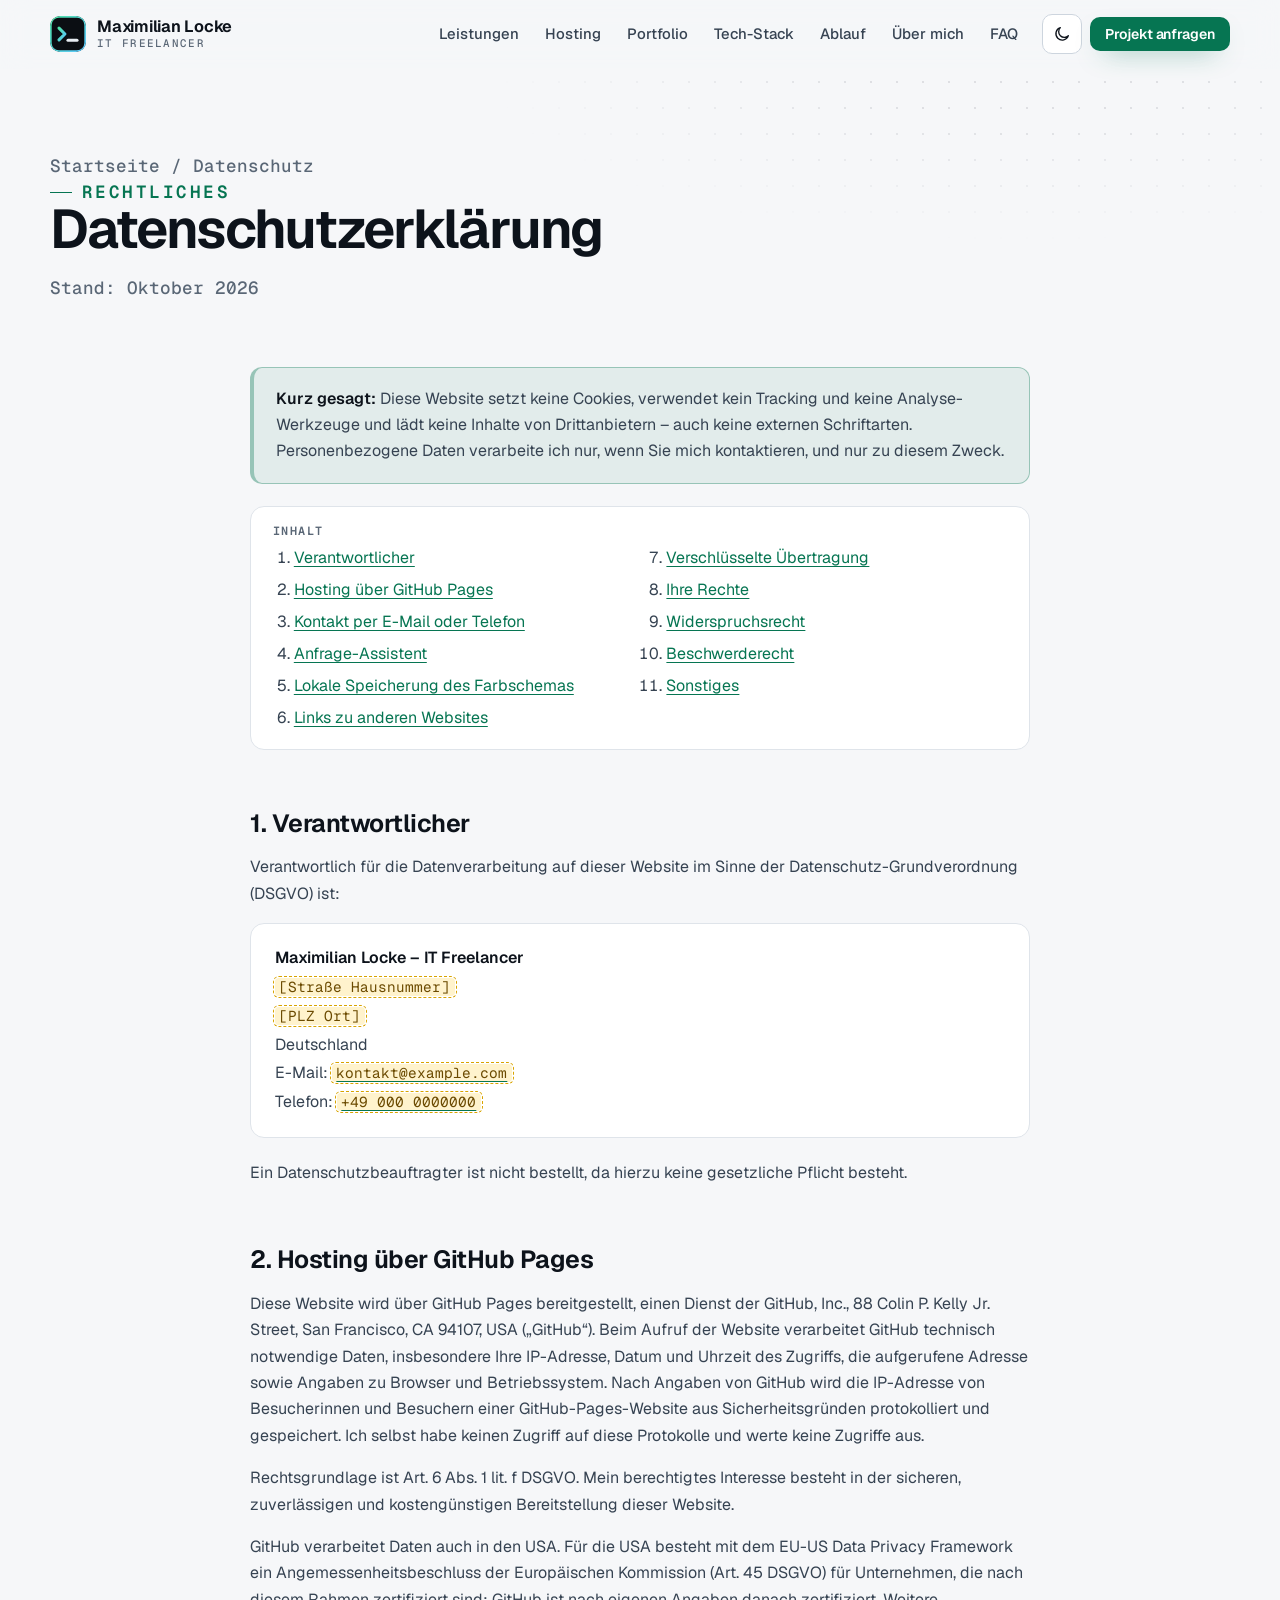
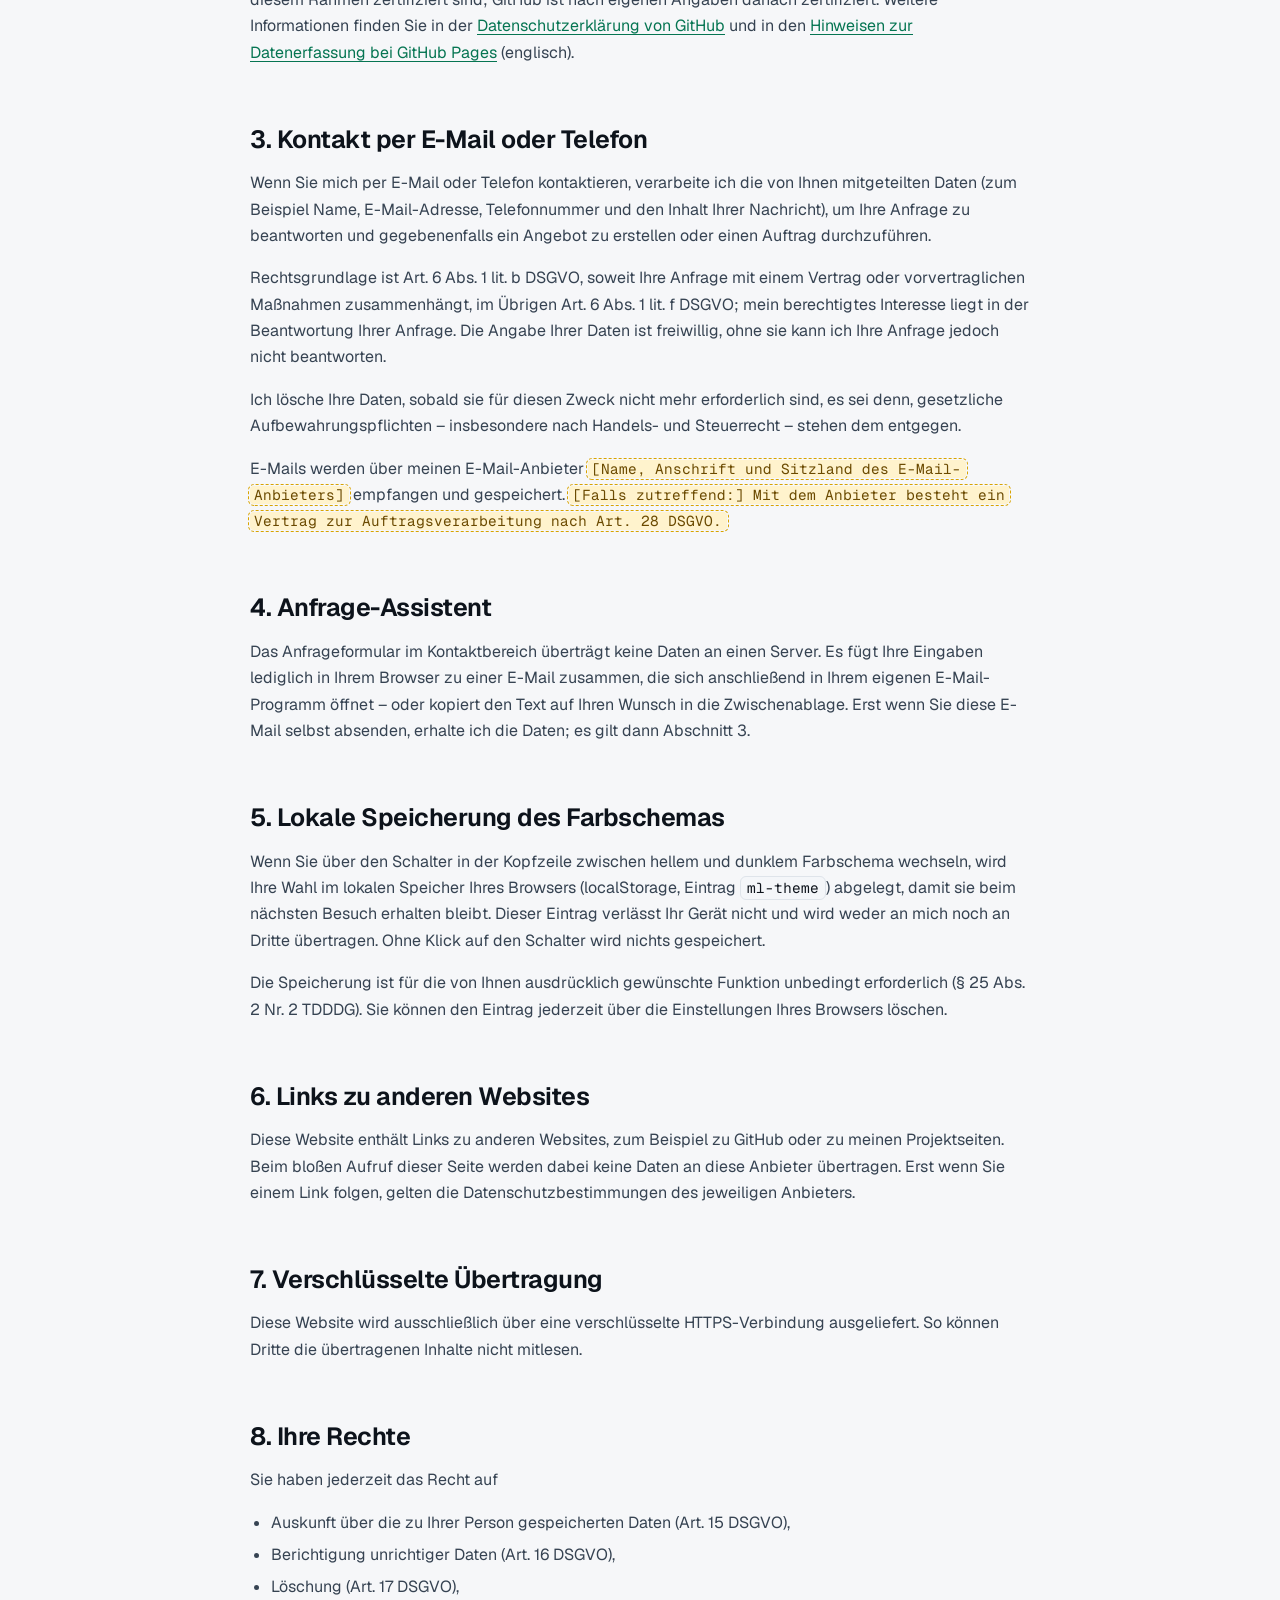
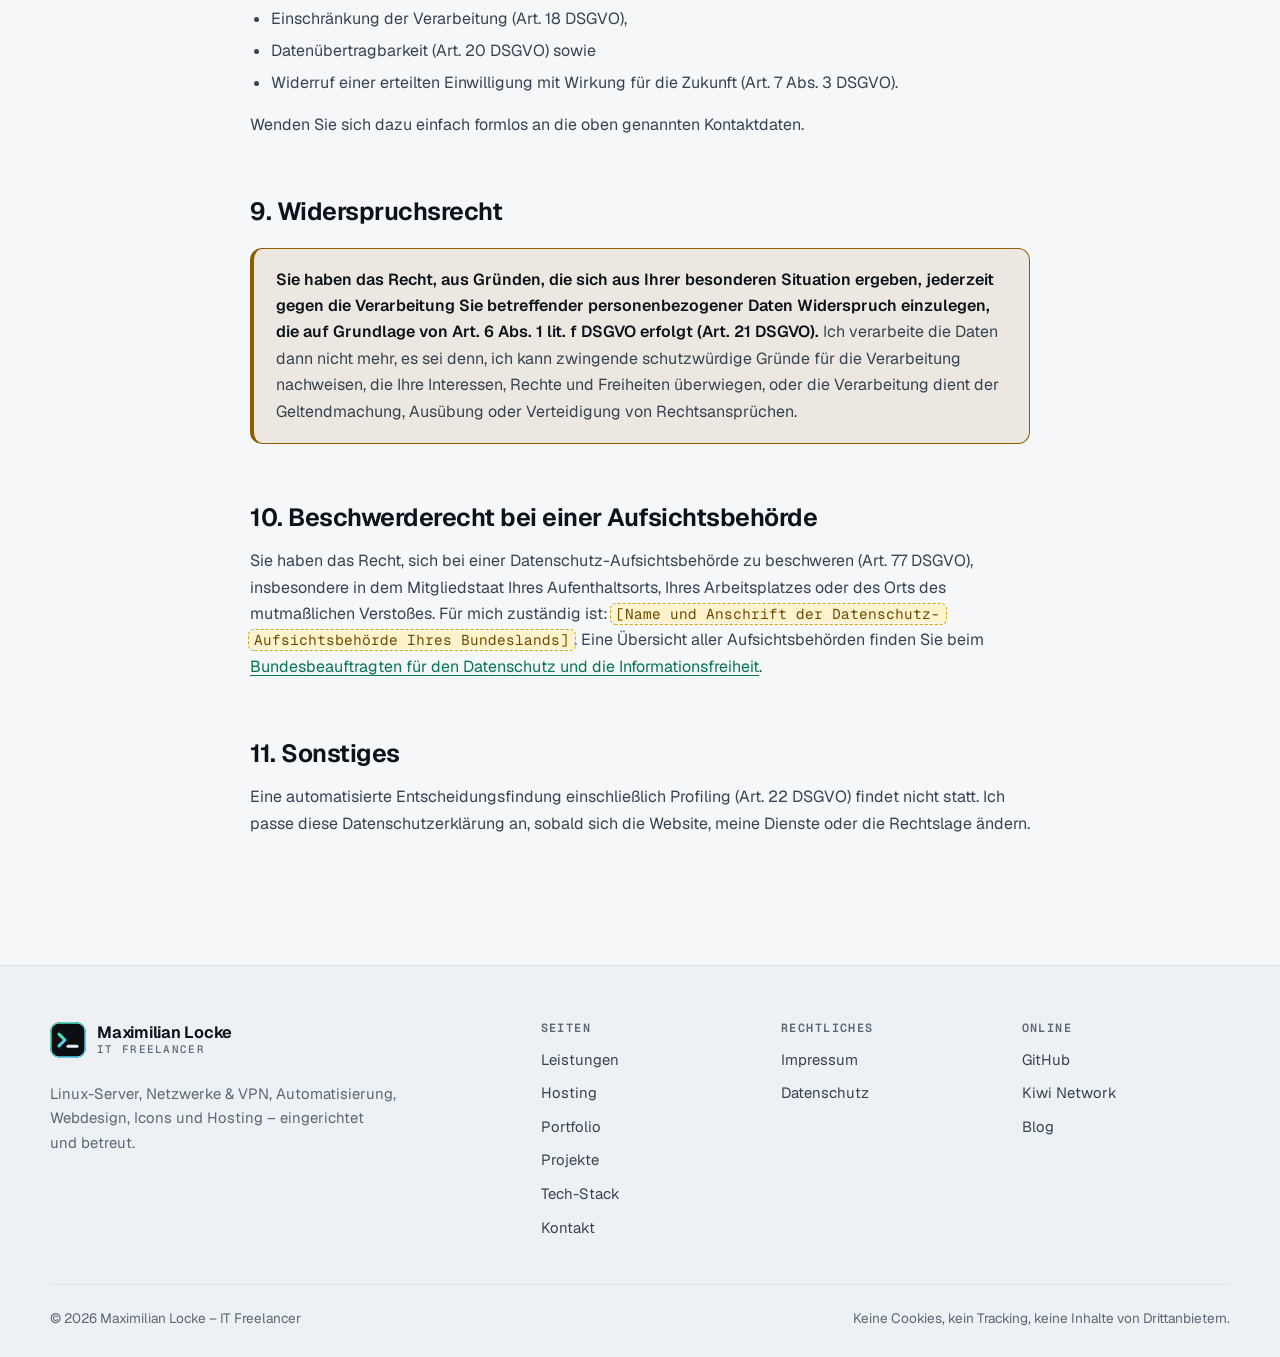
==== commit f30bae79: "Menü: „Portfolio“ auf allen Seiten, Projektübersicht über Portfolio erreichbar Nach dem letzten Umba" ====
--- a/datenschutz.html
+++ b/datenschutz.html
@@ -34,7 +34,7 @@
         <ul>
           <li><a href="./#leistungen">Leistungen</a></li>
           <li><a href="./#hosting">Hosting</a></li>
-          <li><a href="projekte.html">Projekte</a></li>
+          <li><a href="./#referenzen">Portfolio</a></li>
           <li><a href="./#stack">Tech-Stack</a></li>
           <li><a href="./#ablauf">Ablauf</a></li>
           <li><a href="./#ueber-mich">Über mich</a></li>
@@ -167,6 +167,7 @@
         <ul class="footer-links">
           <li><a href="./#leistungen">Leistungen</a></li>
           <li><a href="./#hosting">Hosting</a></li>
+          <li><a href="./#referenzen">Portfolio</a></li>
           <li><a href="projekte.html">Projekte</a></li>
           <li><a href="./#stack">Tech-Stack</a></li>
           <li><a href="./#kontakt">Kontakt</a></li>
--- a/assets/css/style.css
+++ b/assets/css/style.css
@@ -642,6 +642,9 @@
   letter-spacing: -.03em;
 }
 .stat-label { display: block; color: var(--muted); font-size: .88rem; line-height: 1.45; }
+.stat--link { color: inherit; text-decoration: none; transition: background-color .15s; }
+.stat--link:hover { background: var(--surface); color: inherit; }
+.stat-more { display: block; margin-top: 10px; color: var(--accent); font-size: .85rem; font-weight: 600; }
 
 /* --- Abschnitte --- */
 .section { position: relative; padding-block: var(--section-y); }
@@ -742,11 +745,6 @@
   color: var(--text-2);
   font: 500 .76rem/1.25 var(--font-mono);
 }
-.chips .is-core {
-  border-color: var(--accent-line);
-  background: var(--accent-soft);
-  color: var(--text);
-}
 
 /* Leistungen */
 .service { display: flex; flex-direction: column; }
@@ -916,38 +914,26 @@
 }
 .mini:hover { border-color: var(--accent-line); color: var(--text-2); transform: translateY(-2px); }
 .mini img, .mini .mini-icon { width: 44px; height: 44px; flex: none; border-radius: 10px; }
-.mini img.mini-shot { object-fit: cover; object-position: top left; border: 1px solid var(--line); }
+.mini img.mini-shot { object-fit: cover; object-position: center; border: 1px solid var(--line); }
 .mini .mini-icon { display: grid; place-items: center; background: var(--surface-2); border: 1px solid var(--line); color: var(--accent); }
 .mini .mini-icon svg { width: 22px; height: 22px; }
 .mini strong { display: block; font-size: .96rem; line-height: 1.3; }
 .mini span { display: block; color: var(--muted); font-size: .84rem; line-height: 1.4; }
 .center-cta { display: flex; justify-content: center; margin-top: 32px; }
 
-/* Tech-Stack */
-.legend {
-  display: flex;
-  flex-wrap: wrap;
-  gap: 10px 20px;
-  margin: -18px 0 28px;
-  color: var(--muted);
-  font-size: .86rem;
-}
-.legend span { display: inline-flex; align-items: center; gap: 8px; }
-.legend .chip {
-  padding: 3px 8px;
-  border: 1px solid var(--line);
-  border-radius: 7px;
-  background: var(--surface-2);
-  color: var(--text-2);
-  font: 500 .76rem/1.25 var(--font-mono);
-}
-.legend .chip.is-core { border-color: var(--accent-line); background: var(--accent-soft); color: var(--text); }
-.stack-group { padding: 24px; }
-.stack-group h3 { display: flex; align-items: center; gap: 12px; margin: 0 0 6px; font-size: 1.04rem; }
-.stack-group h3 .icon-tile { width: 36px; height: 36px; border-radius: 10px; }
-.stack-group h3 .icon-tile svg { width: 19px; height: 19px; }
-.stack-group > p { margin: 0 0 16px; color: var(--muted); font-size: .9rem; }
-.stack-group--focus { border-color: var(--accent-line); }
+/* Tech-Stack: schlichte Liste – Bereich, Werkzeuge, wofür eingesetzt */
+.skills {
+  display: grid;
+  grid-template-columns: repeat(auto-fill, minmax(min(100%, 480px), 1fr));
+  column-gap: 56px;
+  margin: 0;
+  padding: 0;
+  list-style: none;
+}
+.skill { padding: 20px 0 24px; border-top: 1px solid var(--line); }
+.skill h3 { display: flex; flex-wrap: wrap; align-items: center; gap: 6px 12px; margin: 0 0 8px; font-size: 1.06rem; }
+.skill-tools { margin: 0 0 6px; color: var(--text); font: 500 .85rem/1.6 var(--font-mono); }
+.skill-use { margin: 0; color: var(--text-2); font-size: .95rem; }
 
 /* Arbeitsweise */
 .principles { display: grid; gap: clamp(26px, 3vw, 36px) 32px; grid-template-columns: repeat(auto-fill, minmax(min(100%, 300px), 1fr)); }
